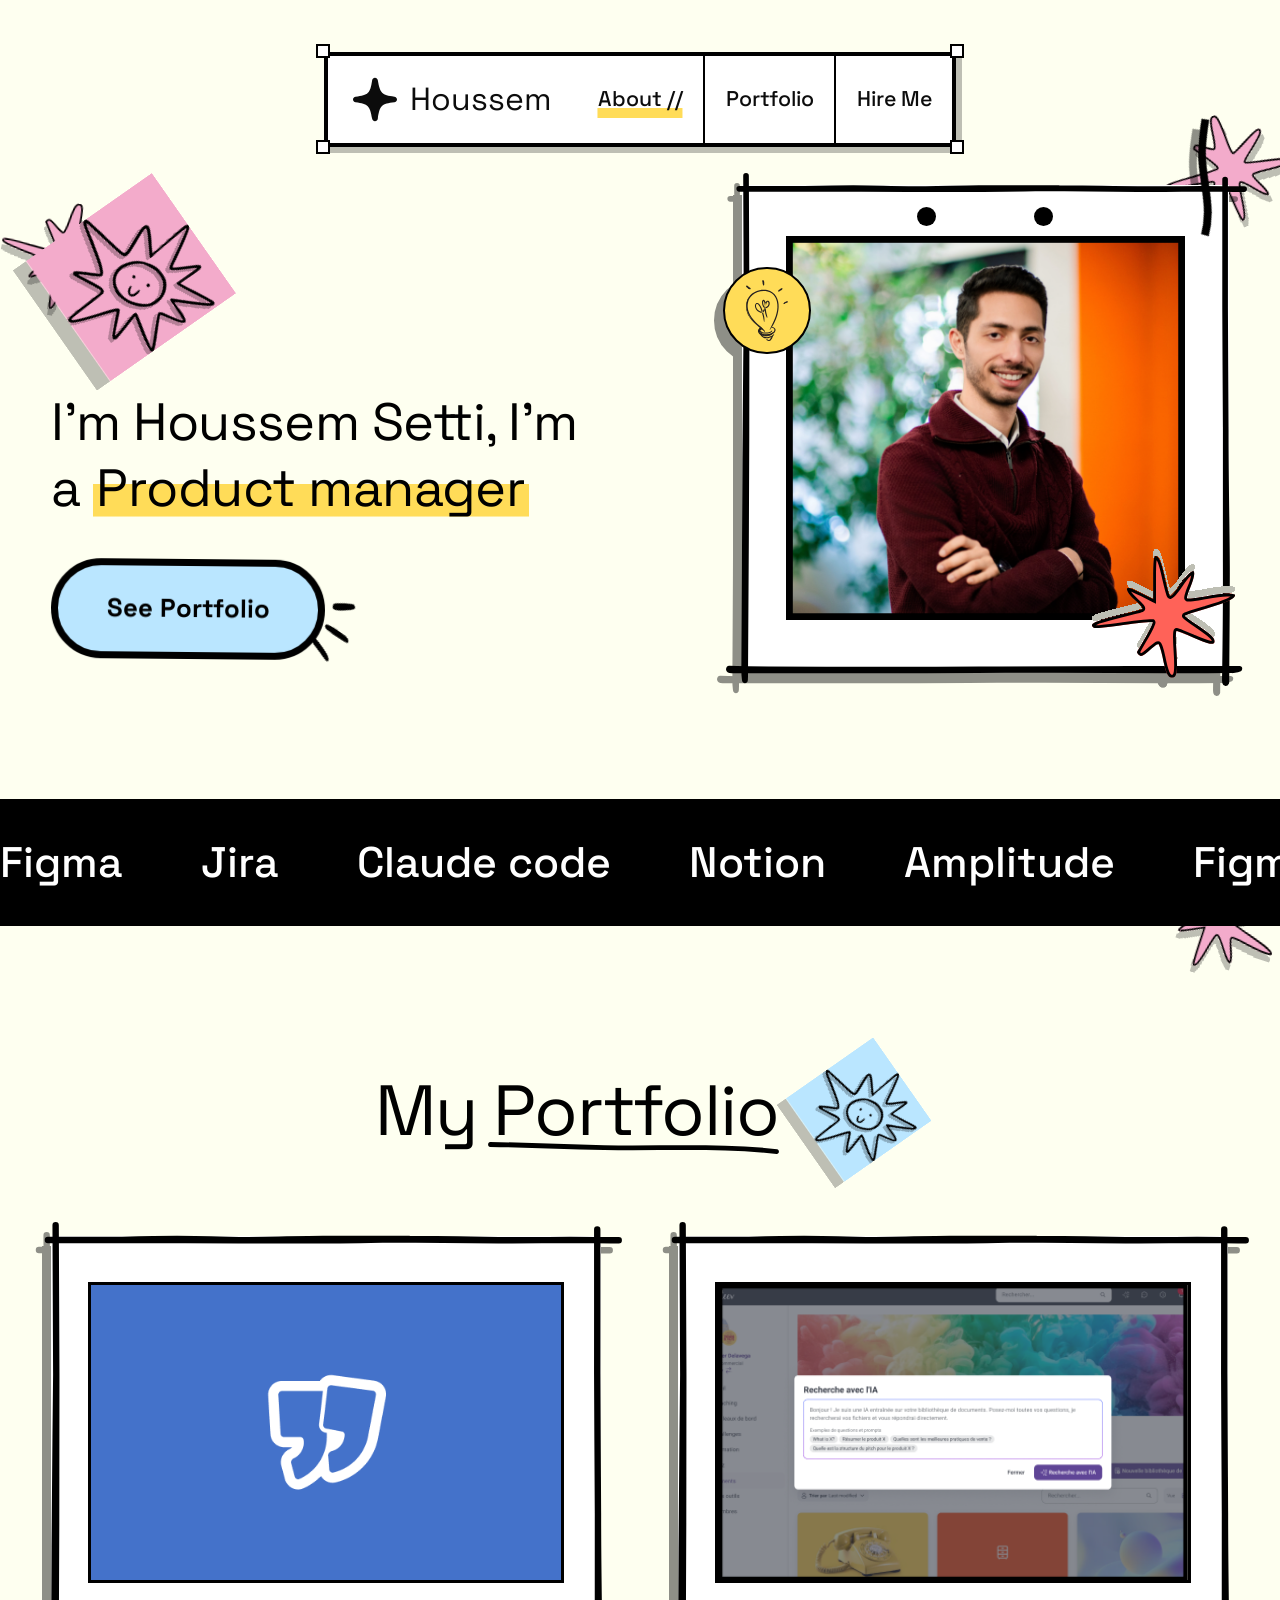
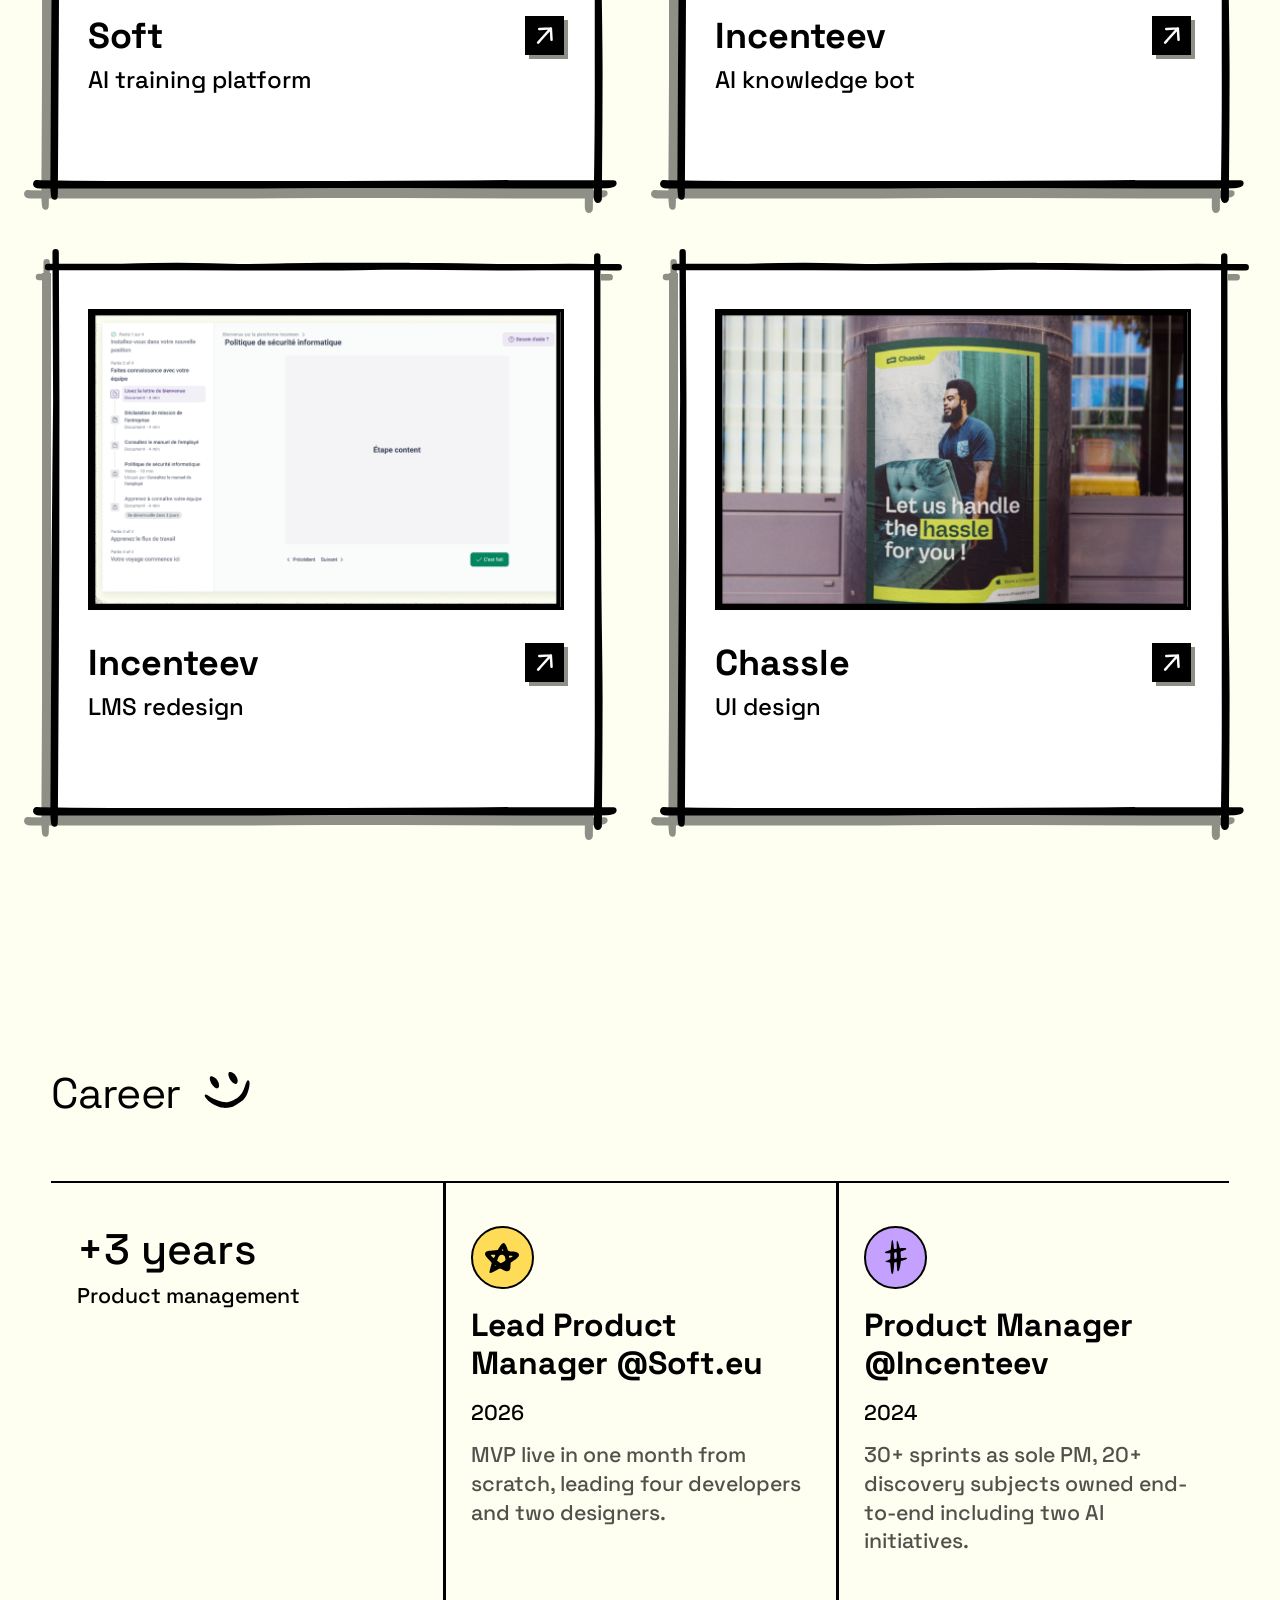
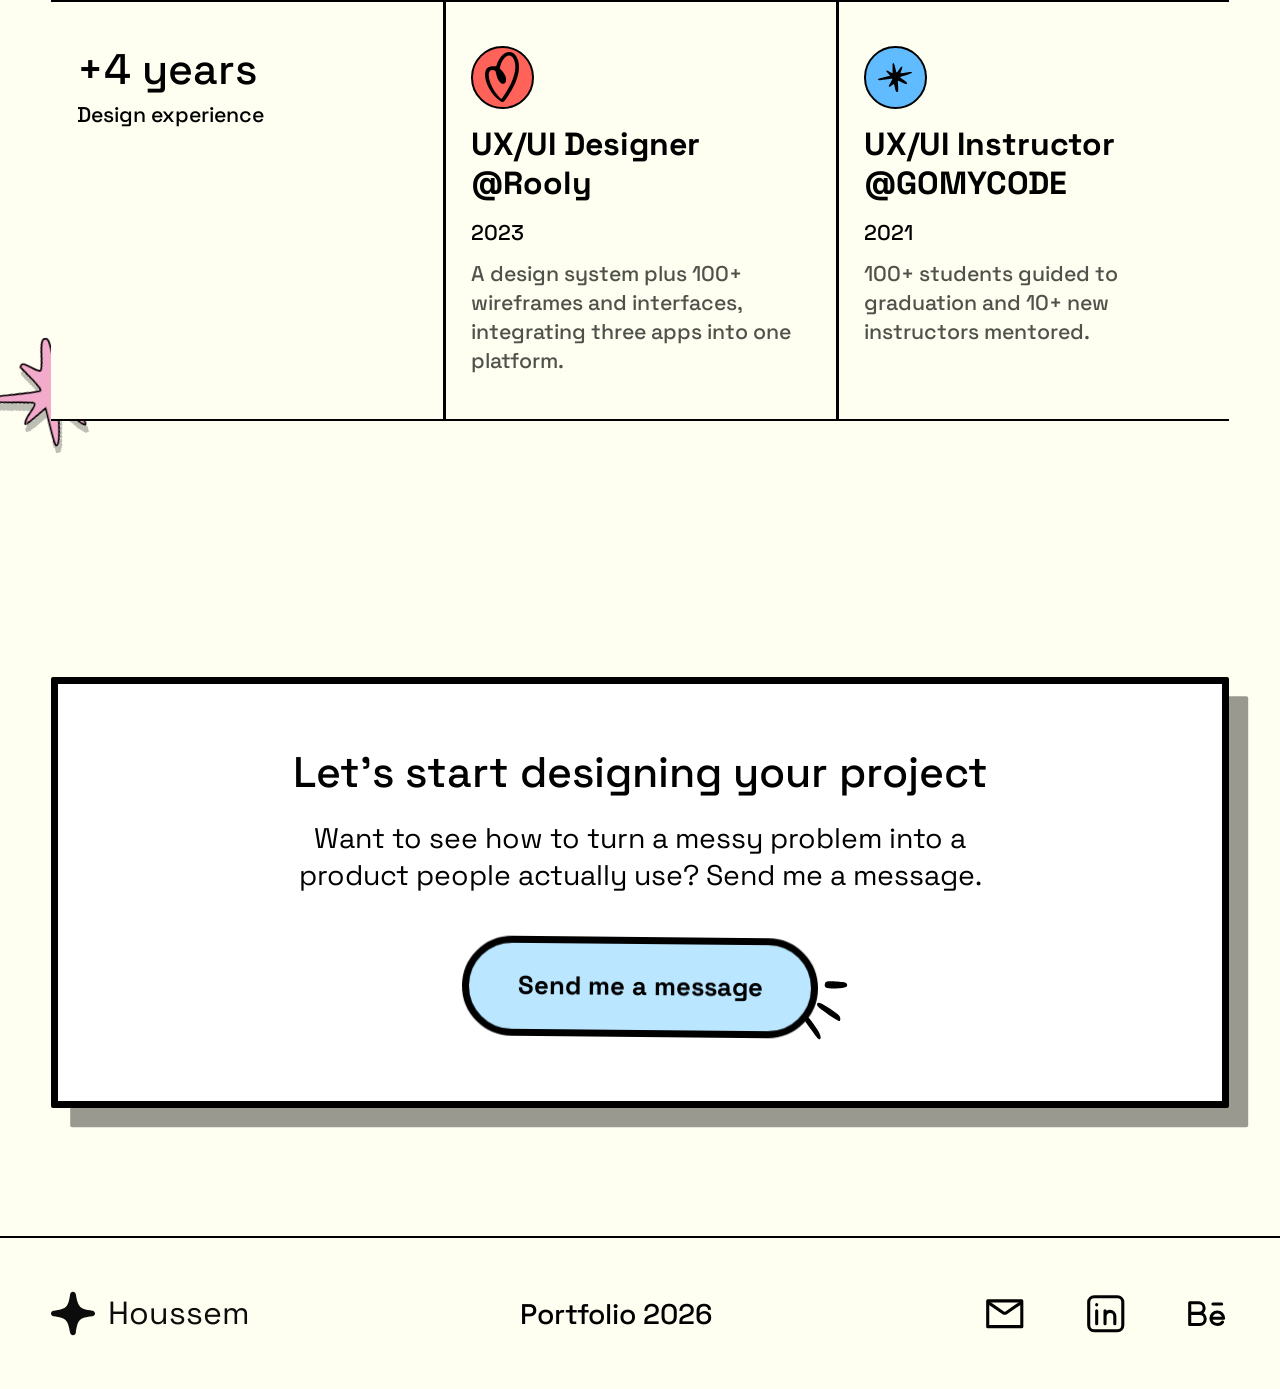
==== index.html @ 91eaba1f "Portfolio site: initial commit Static site generated from content/site.mjs by build.mjs.  Co-Authore" ====
<!doctype html>
<html lang="en">
  <head>
    <meta charset="utf-8" />
    <meta name="viewport" content="width=device-width, initial-scale=1" />
    <title>Houssem Setti — Product Manager &amp; Builder</title>
    <meta name="description" content="Engineer by training, designer by passion, PM by choice. I turn complex problems into products people actually use." />
    <meta name="theme-color" content="#fefff0" />
    <meta property="og:title" content="Houssem Setti — Product Manager &amp; Builder" />
    <meta property="og:description" content="Engineer by training, designer by passion, PM by choice. I turn complex problems into products people actually use." />
    <meta property="og:type" content="website" />
    <link rel="icon" href="assets/svg/logo-sparkle.svg" type="image/svg+xml" />
    <link rel="preconnect" href="https://fonts.googleapis.com" />
    <link rel="preconnect" href="https://fonts.gstatic.com" crossorigin />
    <link
      href="https://fonts.googleapis.com/css2?family=Space+Grotesk:wght@300..700&display=swap"
      rel="stylesheet"
    />
    <link rel="stylesheet" href="assets/styles.css" />
  </head>
  <body>
    <a class="skip" href="#main">Skip to content</a>

    <header class="nav-wrap">
      <nav class="nav" data-open="false">
        <span class="nav__corner nav__corner--tl" aria-hidden="true"></span>
        <span class="nav__corner nav__corner--tr" aria-hidden="true"></span>
        <span class="nav__corner nav__corner--bl" aria-hidden="true"></span>
        <span class="nav__corner nav__corner--br" aria-hidden="true"></span>

        <a class="nav__brand" href="#about">
          <img src="assets/svg/logo-sparkle.svg" alt="" width="49" height="49" />
          Houssem
        </a>

        <button class="nav__toggle" type="button" aria-expanded="false" aria-label="Menu">
          <span></span><span></span><span></span>
        </button>

        <ul class="nav__list">
          <li><a class="nav__link" href="#about"><span>About //</span></a></li>
          <li><a class="nav__link" href="#work"><span>Portfolio</span></a></li>
          <li><a class="nav__link" href="#contact"><span>Hire Me</span></a></li>
          <span class="nav__marker" aria-hidden="true"></span>
        </ul>
      </nav>
    </header>

    <main id="main">

      <section class="section hero shell" id="about">
        <img class="deco deco--a" src="assets/svg/flower-pink.svg" alt="" aria-hidden="true" />
        <img class="deco deco--b" src="assets/svg/flower-pink.svg" alt="" aria-hidden="true" />
        <div class="hero__copy reveal">
          <img class="hero__sticker" src="assets/svg/sticker-sun-pink.svg" alt="" aria-hidden="true" />
          <h1 class="hero__title">I’m Houssem Setti, I’m a <mark>Product manager</mark></h1>
          <p class="cta-group">
            <a class="btn" href="#work">See Portfolio</a>
            <img class="cta-group__spark" src="assets/svg/scribble-button.svg" alt="" aria-hidden="true" />
          </p>
        </div>

        <div class="hero__media reveal">
          <figure class="frame">
            <span class="frame__dot frame__dot--a" aria-hidden="true"></span>
            <span class="frame__dot frame__dot--b" aria-hidden="true"></span>
            <img
              class="frame__img"
              src="assets/img/avatar.png"
              alt="Houssem Setti"
              width="420"
              height="404"
            />
            <img class="sketch" src="assets/svg/frame-border.svg" alt="" aria-hidden="true" />
            <span class="frame__badge" aria-hidden="true">
              <img src="assets/svg/badge-bulb.svg" alt="" />
            </span>
            <img class="frame__arc" src="assets/svg/squiggle-arc.svg" alt="" aria-hidden="true" />
            <img class="frame__star" src="assets/svg/star-red.svg" alt="" aria-hidden="true" />
          </figure>
        </div>
      </section>

      <div class="band" aria-label="Tools I work with">
        <div class="band__track"><div class="band__group"><span>Figma</span><span>Jira</span><span>Claude code</span><span>Notion</span><span>Amplitude</span></div><div class="band__group"><span>Figma</span><span>Jira</span><span>Claude code</span><span>Notion</span><span>Amplitude</span></div></div>
      </div>

      <section class="section shell" id="work">
        <img class="deco deco--d" src="assets/svg/flower-pink.svg" alt="" aria-hidden="true" />
        <div class="head head--center reveal">
          <h2 class="head__title">
            My Portfolio
            <img class="head__underline" src="assets/svg/underline.svg" alt="" aria-hidden="true" />
          </h2>
          <img class="head__sticker" src="assets/svg/sticker-sun-blue.svg" alt="" aria-hidden="true" />
        </div>

        <div class="work__grid">
          <a class="card reveal" href="work/soft-ai-training-platform.html">
            <span class="card__media">
              <img src="assets/img/work-soft-ai-training-platform.png" alt="Soft — AI training platform" loading="lazy" width="464" height="293" />
            </span>
            <span class="card__foot">
              <span class="card__text">
                <strong class="card__name">Soft</strong>
                <span class="card__tagline">AI training platform</span>
              </span>
              <span class="card__arrow" aria-hidden="true">
                <img src="assets/svg/arrow-ne.svg" alt="" />
              </span>
            </span>
            <img class="sketch" src="assets/svg/frame-border.svg" alt="" aria-hidden="true" />
          </a>
          <a class="card reveal" href="work/incenteev-ai-knowledge-bot.html">
            <span class="card__media">
              <img src="assets/img/work-incenteev-ai-knowledge-bot.png" alt="Incenteev — AI knowledge bot" loading="lazy" width="464" height="293" />
            </span>
            <span class="card__foot">
              <span class="card__text">
                <strong class="card__name">Incenteev</strong>
                <span class="card__tagline">AI knowledge bot</span>
              </span>
              <span class="card__arrow" aria-hidden="true">
                <img src="assets/svg/arrow-ne.svg" alt="" />
              </span>
            </span>
            <img class="sketch" src="assets/svg/frame-border.svg" alt="" aria-hidden="true" />
          </a>
          <a class="card reveal" href="work/incenteev-lms-feature.html">
            <span class="card__media">
              <img src="assets/img/work-incenteev-lms-feature.png" alt="Incenteev — LMS redesign" loading="lazy" width="464" height="293" />
            </span>
            <span class="card__foot">
              <span class="card__text">
                <strong class="card__name">Incenteev</strong>
                <span class="card__tagline">LMS redesign</span>
              </span>
              <span class="card__arrow" aria-hidden="true">
                <img src="assets/svg/arrow-ne.svg" alt="" />
              </span>
            </span>
            <img class="sketch" src="assets/svg/frame-border.svg" alt="" aria-hidden="true" />
          </a>
          <a class="card reveal" href="work/chassle-ui-design.html">
            <span class="card__media">
              <img src="assets/img/work-chassle-ui-design.png" alt="Chassle — UI design" loading="lazy" width="464" height="293" />
            </span>
            <span class="card__foot">
              <span class="card__text">
                <strong class="card__name">Chassle</strong>
                <span class="card__tagline">UI design</span>
              </span>
              <span class="card__arrow" aria-hidden="true">
                <img src="assets/svg/arrow-ne.svg" alt="" />
              </span>
            </span>
            <img class="sketch" src="assets/svg/frame-border.svg" alt="" aria-hidden="true" />
          </a>
        </div>
      </section>

      <section class="section shell" id="career">
        <img class="deco deco--c" src="assets/svg/flower-pink.svg" alt="" aria-hidden="true" />
        <div class="head reveal">
          <h2 class="head__title head__title--sm">Career</h2>
          <img class="head__smiley" src="assets/svg/smiley.svg" alt="" aria-hidden="true" />
        </div>

        <div class="career__grid reveal">
          <div class="career__stats">
            <div class="cell">
              <strong class="stat__value">+3 years</strong>
              <span class="stat__label">Product management</span>
            </div>
            <div class="cell">
              <strong class="stat__value">+4 years</strong>
              <span class="stat__label">Design experience</span>
            </div>
          </div>

          <div class="career__roles">
            <article class="cell">
              <span class="role__badge role__badge--yellow" aria-hidden="true">
                <img src="assets/svg/icon-star.svg" alt="" />
              </span>
              <h3 class="role__title">Lead Product Manager @Soft.eu</h3>
              <p class="role__meta">2026</p>
              <p class="role__note">MVP live in one month from scratch, leading four developers and two designers.</p>
            </article>
            <article class="cell">
              <span class="role__badge role__badge--purple" aria-hidden="true">
                <img src="assets/svg/icon-hash.svg" alt="" />
              </span>
              <h3 class="role__title">Product Manager @Incenteev</h3>
              <p class="role__meta">2024</p>
              <p class="role__note">30+ sprints as sole PM, 20+ discovery subjects owned end-to-end including two AI initiatives.</p>
            </article>
            <article class="cell">
              <span class="role__badge role__badge--red" aria-hidden="true">
                <img src="assets/svg/icon-heart.svg" alt="" />
              </span>
              <h3 class="role__title">UX/UI Designer @Rooly</h3>
              <p class="role__meta">2023</p>
              <p class="role__note">A design system plus 100+ wireframes and interfaces, integrating three apps into one platform.</p>
            </article>
            <article class="cell">
              <span class="role__badge role__badge--sky" aria-hidden="true">
                <img src="assets/svg/icon-burst.svg" alt="" />
              </span>
              <h3 class="role__title">UX/UI Instructor @GOMYCODE</h3>
              <p class="role__meta">2021</p>
              <p class="role__note">100+ students guided to graduation and 10+ new instructors mentored.</p>
            </article>
          </div>
        </div>
      </section>

      <section class="section shell contact" id="contact">
        <div class="contact__box reveal">
          <h2 class="contact__title">Let’s start designing your project</h2>
          <p class="contact__body">Want to see how to turn a messy problem into a product people actually use? Send me a message.</p>
          <p class="cta-group">
            <a class="btn" href="mailto:houssemsetties@gmail.com">Send me a message</a>
            <img class="cta-group__spark" src="assets/svg/scribble-button.svg" alt="" aria-hidden="true" />
          </p>
        </div>
      </section>
    </main>

    <footer class="footer">
      <div class="shell footer__row">
        <a class="nav__brand" href="#about" style="padding:0">
          <img src="assets/svg/logo-sparkle.svg" alt="" width="49" height="49" />
          Houssem
        </a>
        <p class="footer__line">Portfolio 2026</p>
        <div class="footer__social">
          <a class="social" href="mailto:houssemsetties@gmail.com">
            <span class="visually-hidden">Email</span>
            <svg viewBox="0 0 24 24" fill="none" stroke="currentColor" stroke-width="1.7" stroke-linecap="round" stroke-linejoin="round" aria-hidden="true"><path d="M2.6 4.9h18.8v14.2H2.6z" /><path d="m3.2 6 7.9 5.4a1.6 1.6 0 0 0 1.8 0L20.8 6" /></svg>
          </a>
          <a class="social" href="https://www.linkedin.com/in/houssem-setti/" target="_blank" rel="noreferrer noopener">
            <span class="visually-hidden">LinkedIn</span>
            <svg viewBox="0 0 24 24" fill="none" stroke="currentColor" stroke-width="1.7" stroke-linecap="round" stroke-linejoin="round" aria-hidden="true"><rect x="2.6" y="2.6" width="18.8" height="18.8" rx="3" /><path d="M7 10.4v7.1M7 6.9v.2M11.6 17.5v-4.1a2.7 2.7 0 0 1 5.4 0v4.1M11.6 10.4v7.1" /></svg>
          </a>
          <a class="social" href="https://www.behance.net/houssemsetti" target="_blank" rel="noreferrer noopener">
            <span class="visually-hidden">Behance</span>
            <svg viewBox="0 0 24 24" fill="none" stroke="currentColor" stroke-width="1.7" stroke-linecap="round" stroke-linejoin="round" aria-hidden="true"><path d="M2.6 5.9h5a2.9 2.9 0 0 1 0 5.9h-5zM2.6 11.8h5.5a3 3 0 0 1 0 6.1H2.6zM14.3 14.5h7a3.5 3.5 0 1 0-7 0c0 2 1.4 3.4 3.5 3.4 1.3 0 2.3-.4 2.9-1.3M15.4 6.6h4.8" /></svg>
          </a>
        </div>
      </div>
    </footer>

    <script src="assets/main.js" defer></script>
  </body>
</html>
---- assets/styles.css ----
/* ==========================================================================
   Houssem Setti — portfolio v2
   Design system lifted from the Figma "Portfolio design V2" frame.
   Tokens live at the top; everything below only consumes them.
   ========================================================================== */

/* --- Tokens --------------------------------------------------------------- */

:root {
  /* Surface */
  --paper: #fefff0;
  --card: #ffffff;
  --ink: #000000;
  --ink-soft: #0c0c0c;

  /* Accents, straight from the Figma badges */
  --yellow: #ffdc58;
  --blue: #bae6ff;
  --purple: #c5a1ff;
  --red: #ff6258;
  --sky: #61bcff;

  /* Hard shadows */
  --shadow-ink: rgba(0, 0, 0, 0.44);
  --shadow-soft: rgba(0, 0, 0, 0.25);
  --shadow-grey: #8e8f87;

  /* Stroke weights. Everything is hand-drawn-thick and scales with the page. */
  --bw: clamp(2px, 0.35vw, 5px);
  --bw-thick: clamp(3px, 0.56vw, 8px);
  --bw-hair: clamp(2px, 0.21vw, 3px);
  --bw-img: clamp(2px, 0.3vw, 4px);

  /* Type */
  --font: "Space Grotesk", "Inter", ui-sans-serif, system-ui, -apple-system, sans-serif;
  --t-h1: clamp(1.875rem, 4.1vw, 3.6875rem);
  --t-h2: clamp(2.125rem, 5.55vw, 5rem);
  --t-h3: clamp(1.625rem, 3.34vw, 3rem);
  --t-title: clamp(1.375rem, 2.5vw, 2.25rem);
  --t-body: clamp(1rem, 1.67vw, 1.5rem);
  --t-lead: clamp(1rem, 2.22vw, 2rem);
  --t-nav: clamp(1.0625rem, 1.67vw, 1.5rem);
  --t-brand: clamp(1.375rem, 2.5vw, 2.25rem);

  /* Rhythm */
  --page: 1240px;
  --gutter: clamp(1.25rem, 4vw, 3.5rem);
  --section-gap: clamp(4.5rem, 10vw, 9.5rem);

  /* Motion — borrowed from the iOS kit.
     `ease-ios` is the standard iOS transition curve; `ease-spring` overshoots
     the way a UIKit spring does when you let go of a control. */
  --ease-ios: cubic-bezier(0.32, 0.72, 0, 1);
  --ease-spring: cubic-bezier(0.34, 1.56, 0.64, 1);
  --dur-fast: 180ms;
  --dur: 320ms;
  --dur-slow: 560ms;
}

/* --- Reset ---------------------------------------------------------------- */

*,
*::before,
*::after { box-sizing: border-box; }

html {
  -webkit-text-size-adjust: 100%;
  /* JS drives the smooth scroll so it can use the iOS easing curve, but this
     keeps keyboard / no-JS navigation pleasant too. */
  scroll-behavior: smooth;
  scroll-padding-top: clamp(6rem, 12vw, 10rem);
}

body {
  margin: 0;
  background: var(--paper);
  color: var(--ink);
  font-family: var(--font);
  font-size: var(--t-body);
  line-height: 1.35;
  -webkit-font-smoothing: antialiased;
  overflow-x: hidden;
}

img, svg { display: block; max-width: 100%; }
a { color: inherit; }
h1, h2, h3, p, ul, figure, blockquote { margin: 0; }
ul { padding: 0; list-style: none; }
button { font: inherit; color: inherit; background: none; border: 0; }

::selection { background: var(--yellow); color: var(--ink); }

:focus-visible {
  outline: var(--bw-hair) solid var(--ink);
  outline-offset: 4px;
  border-radius: 2px;
}

.skip {
  position: absolute;
  left: -9999px;
  top: 0;
  z-index: 100;
  padding: 0.75rem 1.25rem;
  background: var(--yellow);
  border: var(--bw-hair) solid var(--ink);
  font-weight: 700;
}
.skip:focus { left: 1rem; top: 1rem; }

.visually-hidden {
  position: absolute;
  width: 1px; height: 1px;
  margin: -1px; padding: 0;
  overflow: hidden;
  clip-path: inset(50%);
  white-space: nowrap;
}

/* --- Layout --------------------------------------------------------------- */

.shell {
  width: min(100% - (var(--gutter) * 2), var(--page));
  margin-inline: auto;
}

.section { padding-block: var(--section-gap); position: relative; }

/* --- Shared: hand-drawn frame -------------------------------------------- */

/* The sketchy black outline is an SVG that deliberately overhangs the box it
   wraps, exactly as it does in the Figma file. */
.sketch {
  position: absolute;
  left: -3.32%;
  top: -2.54%;
  width: 107.04%;
  height: 105.47%;
  max-width: none; /* the overhang needs more than the global 100% cap */
  pointer-events: none;
}

/* --- Shared: pill button -------------------------------------------------- */

.btn {
  --btn-bg: var(--blue);
  display: inline-flex;
  align-items: center;
  justify-content: center;
  padding: clamp(0.85rem, 2vw, 1.875rem) clamp(1.75rem, 3.8vw, 3.4375rem);
  background: var(--btn-bg);
  border: var(--bw-thick) solid var(--ink);
  border-radius: 92px;
  font-size: clamp(1rem, 2.01vw, 1.8125rem);
  font-weight: 700;
  text-decoration: none;
  white-space: nowrap;
  rotate: 0.54deg;
  transition:
    transform var(--dur) var(--ease-spring),
    background-color var(--dur-fast) var(--ease-ios);
  will-change: transform;
}

@media (hover: hover) {
  .btn:hover { transform: translateY(-3px) scale(1.02); background: #a9def9; }
}

/* iOS press: the control shrinks under the finger and springs back. */
.btn.is-pressed { transform: scale(0.94); transition-duration: var(--dur-fast); }

.cta-group {
  position: relative;
  display: inline-flex;
  align-items: flex-end;
}

/* The three scribbled "tap" marks that sit next to the button in the design. */
.cta-group__spark {
  position: absolute;
  left: 100%;
  bottom: clamp(-0.6rem, -1.2vw, -0.4rem);
  width: clamp(1.25rem, 2.7vw, 2.4rem);
  margin-left: clamp(-0.6rem, -0.7vw, -0.45rem);
  rotate: 32.89deg;
  transition: transform var(--dur) var(--ease-spring), opacity var(--dur) var(--ease-ios);
}
.cta-group:hover .cta-group__spark { transform: translate(4px, -4px) scale(1.12); }

/* --- Nav ------------------------------------------------------------------ */

.nav-wrap {
  position: sticky;
  top: clamp(0.75rem, 2vw, 1.75rem);
  z-index: 50;
  display: flex;
  justify-content: center;
  padding-inline: var(--gutter);
  padding-top: clamp(0.75rem, 2vw, 1.75rem);
  pointer-events: none;
}

.nav {
  position: relative;
  display: flex;
  align-items: stretch;
  background: var(--card);
  border: var(--bw) solid var(--ink);
  box-shadow: 6px 6px 0 var(--shadow-soft);
  pointer-events: auto;
  transition: box-shadow var(--dur) var(--ease-ios), transform var(--dur) var(--ease-ios);
}

/* The four little outlined squares pinned to the nav corners. */
.nav__corner {
  position: absolute;
  width: 14px;
  height: 14px;
  background: var(--card);
  border: var(--bw-hair) solid var(--ink);
}
.nav__corner--tl { left: calc(var(--bw) * -1 - 7px); top: calc(var(--bw) * -1 - 7px); }
.nav__corner--tr { right: calc(var(--bw) * -1 - 7px); top: calc(var(--bw) * -1 - 7px); }
.nav__corner--bl { left: calc(var(--bw) * -1 - 7px); bottom: calc(var(--bw) * -1 - 7px); }
.nav__corner--br { right: calc(var(--bw) * -1 - 7px); bottom: calc(var(--bw) * -1 - 7px); }

.nav__brand {
  display: flex;
  align-items: center;
  gap: clamp(0.5rem, 1vw, 0.9375rem);
  padding: clamp(0.7rem, 1.5vw, 1.375rem) clamp(1rem, 2vw, 1.75rem);
  font-size: var(--t-brand);
  color: var(--ink-soft);
  text-decoration: none;
  transition: transform var(--dur) var(--ease-spring);
}
.nav__brand img {
  width: clamp(1.5rem, 3.4vw, 3.0625rem);
  transition: transform var(--dur-slow) var(--ease-spring);
}
@media (hover: hover) {
  .nav__brand:hover img { transform: rotate(90deg) scale(1.1); }
}
.nav__brand.is-pressed { transform: scale(0.95); }

.nav__list {
  position: relative;
  display: flex;
  align-items: stretch;
}

.nav__list li { display: flex; }
.nav__list li + li,
.nav__brand + .nav__list { border-left: var(--bw-hair) solid var(--ink); }

.nav__link {
  position: relative;
  display: flex;
  align-items: center;
  padding: clamp(0.7rem, 1.5vw, 1.375rem) clamp(0.8rem, 1.6vw, 1.5rem);
  font-size: var(--t-nav);
  font-weight: 500;
  color: var(--ink-soft);
  text-decoration: none;
  white-space: nowrap;
  transition: transform var(--dur) var(--ease-spring);
}
.nav__link span { position: relative; z-index: 1; }
.nav__link.is-pressed { transform: scale(0.92); }

/* The yellow marker behind the current section's label. It slides between
   items like an iOS segmented control rather than cutting. */
.nav__marker {
  position: absolute;
  left: 0;
  bottom: clamp(0.9rem, 2vw, 1.55rem);
  height: 10px;
  background: var(--yellow);
  transform: translateX(var(--marker-x, 0)) scaleX(var(--marker-sx, 0));
  transform-origin: left center;
  width: 1px;
  opacity: 0;
  transition:
    transform var(--dur-slow) var(--ease-ios),
    opacity var(--dur) var(--ease-ios);
  pointer-events: none;
}
.nav__marker.is-on { opacity: 1; }

.nav__toggle {
  display: none;
  align-items: center;
  padding: clamp(0.7rem, 1.5vw, 1.375rem) clamp(0.9rem, 2vw, 1.25rem);
  border-left: var(--bw-hair) solid var(--ink);
  cursor: pointer;
  transition: transform var(--dur) var(--ease-spring);
}
.nav__toggle.is-pressed { transform: scale(0.9); }
.nav__toggle span {
  display: block;
  width: 26px;
  height: 3px;
  background: var(--ink);
  transition: transform var(--dur) var(--ease-spring), opacity var(--dur-fast) linear;
}
.nav__toggle span + span { margin-top: 6px; }
.nav[data-open="true"] .nav__toggle span:nth-child(1) { transform: translateY(9px) rotate(45deg); }
.nav[data-open="true"] .nav__toggle span:nth-child(2) { opacity: 0; }
.nav[data-open="true"] .nav__toggle span:nth-child(3) { transform: translateY(-9px) rotate(-45deg); }

@media (max-width: 800px) {
  .nav { width: 100%; justify-content: space-between; }
  .nav__toggle { display: flex; flex-direction: column; justify-content: center; }
  .nav__list {
    position: absolute;
    top: calc(100% + var(--bw));
    left: calc(var(--bw) * -1);
    right: calc(var(--bw) * -1);
    flex-direction: column;
    align-items: stretch;
    background: var(--card);
    border: var(--bw) solid var(--ink);
    box-shadow: 6px 6px 0 var(--shadow-soft);
    /* Springs open from the top edge, the way an iOS sheet does. */
    transform-origin: top center;
    transform: scaleY(0.6) translateY(-8px);
    opacity: 0;
    visibility: hidden;
    transition:
      transform var(--dur) var(--ease-spring),
      opacity var(--dur-fast) var(--ease-ios),
      visibility 0s linear var(--dur);
  }
  .nav[data-open="true"] .nav__list {
    transform: none;
    opacity: 1;
    visibility: visible;
    transition-delay: 0s;
  }
  .nav__list li + li { border-left: 0; border-top: var(--bw-hair) solid var(--ink); }
  .nav__brand + .nav__list { border-left: 0; }
  .nav__link { justify-content: flex-start; padding: 1rem 1.25rem; }
  .nav__marker { display: none; }
}

/* --- Hero ----------------------------------------------------------------- */

.hero {
  display: grid;
  grid-template-columns: minmax(0, 1.21fr) minmax(0, 1fr);
  align-items: center;
  gap: clamp(2rem, 8vw, 7.5rem);
  padding-top: clamp(2rem, 5vw, 4rem);
  padding-bottom: var(--section-gap);
}

.hero__sticker {
  width: clamp(5rem, 11.5vw, 10.25rem);
  rotate: 55deg;
  margin-bottom: clamp(0.5rem, 1.7vw, 1.5rem);
  transform-origin: center;
}

.hero__title {
  font-size: var(--t-h1);
  font-weight: 400;
  line-height: 1.26;
  letter-spacing: -0.01em;
  max-width: 10.5em;
  margin-bottom: clamp(1.25rem, 3vw, 2.4rem);
}

/* The yellow marker bar sits behind the words, not around them. */
.hero__title mark {
  background: linear-gradient(var(--yellow), var(--yellow)) 0 88% / 100% 0.62em no-repeat;
  color: inherit;
  padding-inline: 0.06em;
  box-decoration-break: clone;
  -webkit-box-decoration-break: clone;
}

/* --- Hero: the framed photo ---------------------------------------------- */

.frame {
  position: relative;
  width: 100%;
  max-width: 512px;
  margin-inline: auto;
  aspect-ratio: 1;
  background: var(--card);
  filter: drop-shadow(-9px 10px 0 var(--shadow-ink));
  transition: transform var(--dur-slow) var(--ease-spring);
}

.frame__img {
  position: absolute;
  left: 8.98%;
  top: 10.55%;
  width: 82.03%;
  height: 78.91%;
  object-fit: cover;
  border: var(--bw-img) solid var(--ink);
}

.frame__dot {
  position: absolute;
  top: 4.52%;
  width: 3.9%;
  aspect-ratio: 1;
  background: var(--ink);
  border-radius: 50%;
}
.frame__dot--a { left: 35.94%; }
.frame__dot--b { left: 59.96%; }

.frame__badge {
  position: absolute;
  left: -3.9%;
  top: 16.8%;
  width: 17.97%;
  aspect-ratio: 1;
  display: grid;
  place-items: center;
  background: var(--yellow);
  border: var(--bw-hair) solid var(--ink);
  border-radius: 50%;
  animation: bob 5s var(--ease-ios) infinite;
}
.frame__badge img { width: 51%; }

.frame__arc {
  position: absolute;
  left: 85.35%;
  top: -9.57%;
  width: 19.58%;
  rotate: -51.98deg;
}

.frame__star {
  position: absolute;
  left: 71.88%;
  top: 74.83%;
  width: 29.49%;
  transform: scaleX(-1) rotate(180deg);
  animation: bob 7s var(--ease-ios) infinite reverse;
}

@keyframes bob {
  0%, 100% { translate: 0 0; }
  50% { translate: 0 -8px; }
}

@media (max-width: 860px) {
  .hero {
    grid-template-columns: minmax(0, 1fr);
    gap: clamp(2.5rem, 8vw, 4rem);
  }
  .frame { max-width: 320px; }
  .hero__title { max-width: none; }
}

/* --- Tool band ------------------------------------------------------------ */

.band {
  background: var(--ink);
  color: var(--card);
  padding-block: clamp(1rem, 2.7vw, 2.4375rem);
  overflow: hidden;
}

.band__track {
  display: flex;
  width: max-content;
  animation: drift 28s linear infinite;
}
.band:hover .band__track { animation-play-state: paused; }

.band__group {
  display: flex;
  gap: clamp(2rem, 6.1vw, 5.5rem);
  padding-right: clamp(2rem, 6.1vw, 5.5rem);
  font-size: var(--t-h3);
  font-weight: 500;
  white-space: nowrap;
}

@keyframes drift {
  from { transform: translateX(0); }
  to { transform: translateX(-50%); }
}

/* --- Section headings ----------------------------------------------------- */

.head {
  position: relative;
  display: flex;
  align-items: center;
  gap: clamp(0.6rem, 2vw, 1.5rem);
  margin-bottom: clamp(2rem, 5vw, 4.25rem);
}

.head--center { justify-content: center; }

.head__title {
  position: relative;
  font-size: var(--t-h2);
  font-weight: 400;
  line-height: 1.1;
  letter-spacing: -0.015em;
}

.head__title--sm { font-size: var(--t-h3); }

/* The hand-drawn underline that runs under the second word. */
.head__underline {
  display: block;
  width: 72%;
  margin-left: auto;
  margin-top: -0.12em;
}

.head__sticker {
  width: clamp(3.25rem, 8vw, 7.1rem);
  rotate: 55deg;
  flex: none;
  align-self: flex-start;
}

.head__smiley {
  width: clamp(2rem, 4vw, 3.5rem);
  flex: none;
}

/* --- Project grid --------------------------------------------------------- */

.work__grid {
  display: grid;
  grid-template-columns: repeat(2, minmax(0, 1fr));
  gap: clamp(2.5rem, 6vw, 5.4rem);
}

.card {
  container-type: inline-size;
  position: relative;
  display: block;
  aspect-ratio: 1;
  background: var(--card);
  text-decoration: none;
  filter: drop-shadow(-9px 10px 0 var(--shadow-ink));
  transition:
    transform var(--dur-slow) var(--ease-spring),
    filter var(--dur) var(--ease-ios);
  will-change: transform;
}

@media (hover: hover) {
  .card:hover {
    transform: translate(4px, -6px);
    filter: drop-shadow(-14px 16px 0 var(--shadow-ink));
  }
}

.card.is-pressed {
  transform: scale(0.972);
  filter: drop-shadow(-4px 5px 0 var(--shadow-ink));
  transition-duration: var(--dur-fast);
}

.card__media {
  position: absolute;
  left: 6.64%;
  top: 8.4%;
  width: 86.52%;
  height: 54.69%;
  overflow: hidden;
  border: var(--bw-img) solid var(--ink);
}
.card__media img {
  width: 100%;
  height: 100%;
  object-fit: cover;
  transition: transform var(--dur-slow) var(--ease-ios);
}
@media (hover: hover) {
  .card:hover .card__media img { transform: scale(1.04); }
}

.card__foot {
  position: absolute;
  left: 6.72%;
  right: 6.72%;
  top: 69.03%;
  display: flex;
  align-items: flex-start;
  justify-content: space-between;
  gap: 1rem;
  color: var(--ink);
}

.card__name {
  display: block;
  font-size: clamp(1.25rem, 6.72cqi, 2.25rem);
  font-weight: 700;
  line-height: 1.15;
}

.card__tagline {
  display: block;
  margin-top: 0.34em;
  font-size: clamp(0.875rem, 4.48cqi, 1.5rem);
  font-weight: 500;
  line-height: 1.25;
}

.card__arrow {
  flex: none;
  display: grid;
  place-items: center;
  width: 7.09cqi;
  min-width: 26px;
  aspect-ratio: 1;
  background: var(--ink);
  box-shadow: 4px 4px 0 var(--shadow-grey);
  transition:
    transform var(--dur) var(--ease-spring),
    box-shadow var(--dur) var(--ease-ios);
}
.card__arrow img { width: 64%; }
@media (hover: hover) {
  .card:hover .card__arrow {
    transform: translate(-2px, -2px);
    box-shadow: 7px 7px 0 var(--shadow-grey);
  }
}
.card.is-pressed .card__arrow { transform: none; box-shadow: 2px 2px 0 var(--shadow-grey); }

/* A project whose write-up is still a placeholder. */
.card__flag {
  position: absolute;
  left: 6.72%;
  top: 8.4%;
  z-index: 2;
  padding: 0.35em 0.7em;
  background: var(--yellow);
  border: var(--bw-hair) solid var(--ink);
  font-size: clamp(0.6875rem, 2.8cqi, 0.9375rem);
  font-weight: 700;
  letter-spacing: 0.04em;
  text-transform: uppercase;
  rotate: -3deg;
}

@media (max-width: 760px) {
  .work__grid { grid-template-columns: minmax(0, 1fr); }
}

/* --- Career --------------------------------------------------------------- */

/* The 3px rules are the grid's own gaps showing through a black backdrop —
   that keeps every line exactly one weight, with no doubling at the joins. */
.career__grid {
  display: grid;
  grid-template-columns: minmax(0, 1fr) minmax(0, 2fr);
  gap: var(--bw-hair);
  background: var(--ink);
  border-top: var(--bw-hair) solid var(--ink);
  border-bottom: var(--bw-hair) solid var(--ink);
}

.career__stats,
.career__roles {
  display: grid;
  gap: var(--bw-hair);
  background: var(--ink);
}
.career__roles { grid-template-columns: repeat(2, minmax(0, 1fr)); }

.cell {
  background: var(--paper);
  padding: clamp(1.5rem, 3.4vw, 3.75rem) clamp(1.25rem, 2vw, 1.625rem);
}

.stat__value {
  display: block;
  font-size: var(--t-h3);
  font-weight: 500;
  line-height: 1.1;
}
.stat__label {
  display: block;
  margin-top: 0.4em;
  font-size: var(--t-body);
  font-weight: 500;
}

.role__badge {
  display: grid;
  place-items: center;
  width: clamp(3rem, 4.9vw, 4.375rem);
  aspect-ratio: 1;
  border: var(--bw-hair) solid var(--ink);
  border-radius: 50%;
  margin-bottom: clamp(0.85rem, 1.3vw, 1.1875rem);
  transition: transform var(--dur-slow) var(--ease-spring);
}
.role__badge img { width: 58%; }
.cell:hover .role__badge { transform: rotate(-12deg) scale(1.08); }

.role__badge--yellow { background: var(--yellow); }
.role__badge--purple { background: var(--purple); }
.role__badge--red { background: var(--red); }
.role__badge--sky { background: var(--sky); }

.role__title {
  font-size: var(--t-title);
  font-weight: 700;
  line-height: 1.2;
}
.role__meta {
  margin-top: clamp(0.5rem, 1.3vw, 1.1875rem);
  font-size: var(--t-body);
  font-weight: 500;
}
.role__note {
  margin-top: 0.6em;
  font-size: var(--t-body);
  font-weight: 500;
  opacity: 0.68;
}

@media (max-width: 860px) {
  .career__grid { grid-template-columns: minmax(0, 1fr); }
  .career__roles { grid-template-columns: minmax(0, 1fr); }
}

/* --- Contact -------------------------------------------------------------- */

.contact__box {
  position: relative;
  background: var(--card);
  border: var(--bw-thick) solid var(--ink);
  border-radius: 2px;
  box-shadow: clamp(8px, 1.5vw, 21px) clamp(8px, 1.5vw, 21px) 0 rgba(0, 0, 0, 0.4);
  padding: clamp(2.25rem, 5vw, 4.4rem) clamp(1.5rem, 5vw, 5rem);
  text-align: center;
  transition: box-shadow var(--dur-slow) var(--ease-ios);
}

.contact__title {
  font-size: var(--t-h3);
  font-weight: 500;
  line-height: 1.15;
}

.contact__body {
  max-width: 42ch;
  margin: clamp(0.9rem, 2vw, 1.4rem) auto 0;
  font-size: var(--t-lead);
  line-height: 1.3;
}

.contact .cta-group { margin-top: clamp(1.5rem, 3.4vw, 3.2rem); }

/* --- Footer --------------------------------------------------------------- */

.footer {
  border-top: var(--bw-hair) solid var(--ink);
  padding-block: clamp(1.75rem, 4vw, 3.4rem);
}

.footer__row {
  display: flex;
  align-items: center;
  justify-content: space-between;
  gap: clamp(1rem, 4vw, 3rem);
  flex-wrap: wrap;
}

.footer__line { font-size: var(--t-lead); font-weight: 500; }

.footer__social {
  display: flex;
  align-items: center;
  gap: clamp(1rem, 4.5vw, 4.5rem);
}

.social {
  display: grid;
  place-items: center;
  width: clamp(2rem, 3.4vw, 3rem);
  aspect-ratio: 1;
  transition: transform var(--dur) var(--ease-spring);
}
.social svg { width: 100%; height: 100%; }
@media (hover: hover) {
  .social:hover { transform: translateY(-4px) rotate(-8deg); }
}
.social.is-pressed { transform: scale(0.85); }

@media (max-width: 640px) {
  .footer__row { justify-content: center; text-align: center; }
}

/* --- Scattered decorations ------------------------------------------------ */

.deco {
  position: absolute;
  z-index: -1;
  width: clamp(4rem, 10vw, 9.4rem);
  pointer-events: none;
  user-select: none;
}
.deco--a { left: -4vw; top: 12%; rotate: 8deg; }
.deco--b { right: -5vw; top: -1%; rotate: -24deg; }
.deco--c { left: -5vw; bottom: 8%; rotate: -14deg; }
.deco--d { right: -4vw; top: -4%; rotate: 18deg; }

@media (max-width: 1100px) {
  .deco { display: none; }
}

/* --- Case-study pages ----------------------------------------------------- */

.work-page { padding-top: clamp(2rem, 5vw, 4rem); }

.back {
  display: inline-flex;
  align-items: center;
  gap: 0.6em;
  font-size: var(--t-body);
  font-weight: 500;
  text-decoration: none;
  transition: transform var(--dur) var(--ease-spring);
}
.back::before { content: "←"; }
@media (hover: hover) { .back:hover { transform: translateX(-5px); } }
.back.is-pressed { transform: scale(0.94); }

.work-hero { margin-top: clamp(1.5rem, 4vw, 3rem); }

.work-hero__eyebrow {
  font-size: var(--t-body);
  font-weight: 500;
  opacity: 0.66;
}

.work-hero__title {
  margin-top: 0.3em;
  font-size: var(--t-h1);
  font-weight: 400;
  line-height: 1.16;
  letter-spacing: -0.015em;
  max-width: 20ch;
}
.work-hero__title mark {
  background: linear-gradient(var(--yellow), var(--yellow)) 0 88% / 100% 0.62em no-repeat;
  color: inherit;
  box-decoration-break: clone;
  -webkit-box-decoration-break: clone;
}

.work-hero__summary {
  max-width: 46ch;
  margin-top: clamp(1rem, 2.5vw, 1.75rem);
  font-size: var(--t-lead);
  line-height: 1.32;
}

/* The hand-drawn frame is cut for a square; a wide shot gets the plain
   heavy border and the same offset shadow instead. */
.work-shot {
  position: relative;
  margin-top: clamp(2rem, 5vw, 4rem);
  padding: clamp(1rem, 3vw, 2.75rem);
  background: var(--card);
  border: var(--bw) solid var(--ink);
  box-shadow: clamp(8px, 1.2vw, 16px) clamp(8px, 1.2vw, 16px) 0 var(--shadow-ink);
}
.work-shot img {
  height: auto; /* the height attribute would otherwise beat aspect-ratio */
  width: 100%;
  aspect-ratio: 464 / 293;
  object-fit: cover;
  border: var(--bw-img) solid var(--ink);
}

.work-stats {
  display: grid;
  grid-template-columns: repeat(3, minmax(0, 1fr));
  gap: var(--bw-hair);
  background: var(--ink);
  border-top: var(--bw-hair) solid var(--ink);
  border-bottom: var(--bw-hair) solid var(--ink);
  margin-top: clamp(2.5rem, 6vw, 5rem);
}

.work-body {
  display: grid;
  gap: clamp(2.25rem, 5vw, 4rem);
  margin-top: clamp(2.5rem, 6vw, 5rem);
}

.work-section__heading {
  font-size: var(--t-title);
  font-weight: 700;
  margin-bottom: clamp(0.75rem, 1.6vw, 1.25rem);
}

.work-section p + p { margin-top: 0.8em; }
.work-section p,
.work-section li { max-width: 62ch; line-height: 1.45; }

.work-section ul { display: grid; gap: 0.7em; }
.work-section li { position: relative; padding-left: 1.6em; }
.work-section li::before {
  content: "→";
  position: absolute;
  left: 0;
  opacity: 0.55;
}

.work-section .chips {
  display: flex;
  flex-wrap: wrap;
  gap: clamp(0.5rem, 1vw, 0.75rem);
}
.work-section .chip::before { content: none; }
.work-section .chip {
  padding: 0.45em 0.9em;
  background: var(--card);
  border: var(--bw-hair) solid var(--ink);
  font-size: clamp(0.875rem, 1.3vw, 1.125rem);
  font-weight: 500;
  box-shadow: 3px 3px 0 var(--shadow-grey);
}

/* Project screens: the same heavy border and offset shadow as the lead shot,
   at a lighter weight so a grid of them doesn't get noisy. */
.gallery {
  display: grid;
  grid-template-columns: repeat(2, minmax(0, 1fr));
  gap: clamp(1.5rem, 3.5vw, 3rem);
  align-items: start;
}
.gallery--phone { grid-template-columns: repeat(4, minmax(0, 1fr)); }

.gallery__item img {
  width: 100%;
  height: auto;
  background: var(--card);
  border: var(--bw-img) solid var(--ink);
  box-shadow: clamp(5px, 0.8vw, 10px) clamp(5px, 0.8vw, 10px) 0 var(--shadow-ink);
}
.gallery__item figcaption {
  margin-top: clamp(0.75rem, 1.5vw, 1.1rem);
  font-size: clamp(0.875rem, 1.2vw, 1.0625rem);
  line-height: 1.4;
  opacity: 0.75;
}

@media (max-width: 900px) {
  .gallery--phone { grid-template-columns: repeat(2, minmax(0, 1fr)); }
}
@media (max-width: 640px) {
  .gallery--wide { grid-template-columns: minmax(0, 1fr); }
}

.draft-note {
  margin-top: clamp(1.5rem, 4vw, 2.5rem);
  padding: clamp(1rem, 2.5vw, 1.5rem);
  background: var(--yellow);
  border: var(--bw-hair) solid var(--ink);
  font-weight: 500;
}

.work-nav {
  display: flex;
  justify-content: space-between;
  gap: 1.5rem;
  flex-wrap: wrap;
  margin-top: clamp(3rem, 7vw, 6rem);
  padding-top: clamp(1.5rem, 3vw, 2.5rem);
  border-top: var(--bw-hair) solid var(--ink);
}

.work-nav__link {
  font-size: var(--t-title);
  font-weight: 700;
  text-decoration: none;
  transition: transform var(--dur) var(--ease-spring);
}
@media (hover: hover) { .work-nav__link:hover { transform: translateY(-3px); } }
.work-nav__link.is-pressed { transform: scale(0.95); }
.work-nav__link small { display: block; font-size: var(--t-body); font-weight: 500; opacity: 0.6; }

@media (max-width: 640px) {
  .work-stats { grid-template-columns: minmax(0, 1fr); }
}

/* --- Scroll reveal -------------------------------------------------------- */

/* Scoped to .js-reveal, which main.js only sets once the observer is live —
   so a broken script leaves everything visible instead of blank. */
.js-reveal .reveal {
  opacity: 0;
  transform: translateY(26px);
  transition:
    opacity var(--dur-slow) var(--ease-ios),
    transform var(--dur-slow) var(--ease-ios);
}
.js-reveal .reveal.is-in { opacity: 1; transform: none; }

/* --- Reduced motion ------------------------------------------------------- */

@media (prefers-reduced-motion: reduce) {
  html { scroll-behavior: auto; }
  *,
  *::before,
  *::after {
    animation-duration: 0.001ms !important;
    animation-iteration-count: 1 !important;
    transition-duration: 0.001ms !important;
  }
  .js-reveal .reveal { opacity: 1; transform: none; }
  .band__track { animation: none; }
}
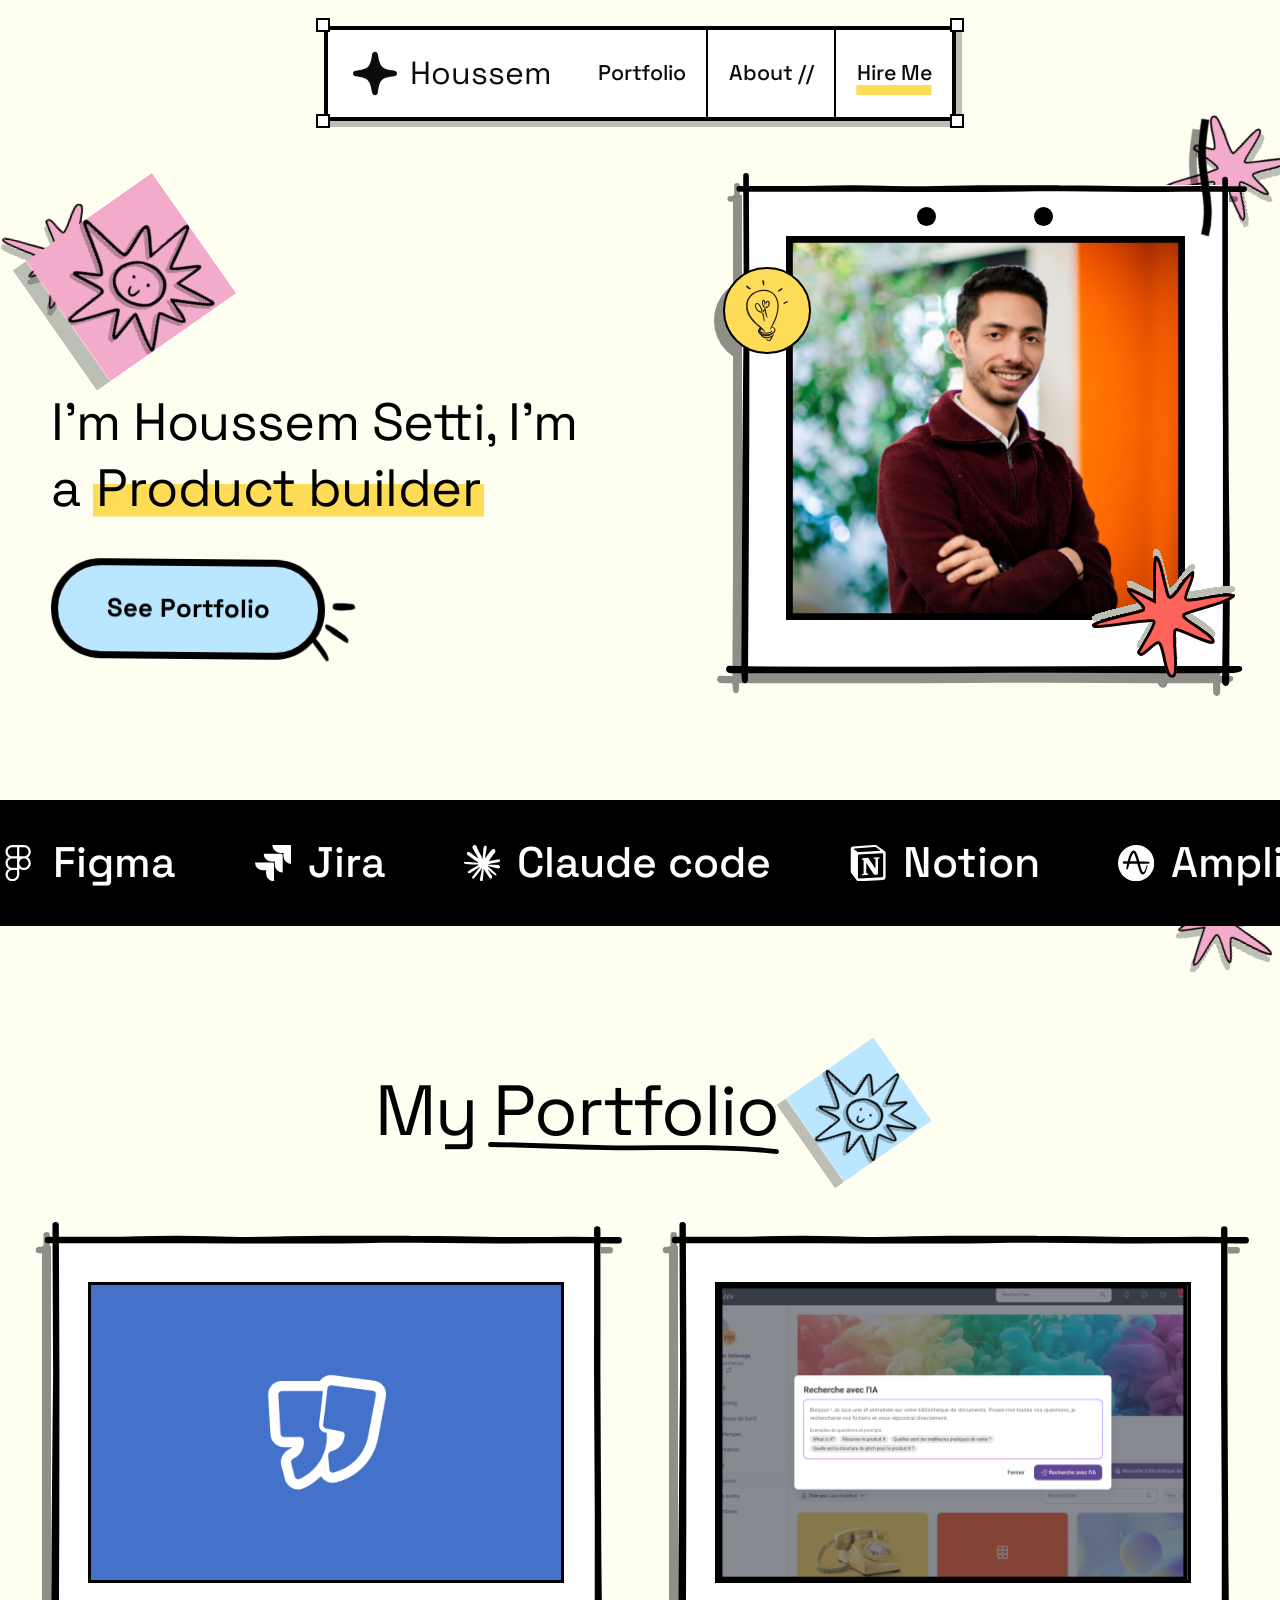
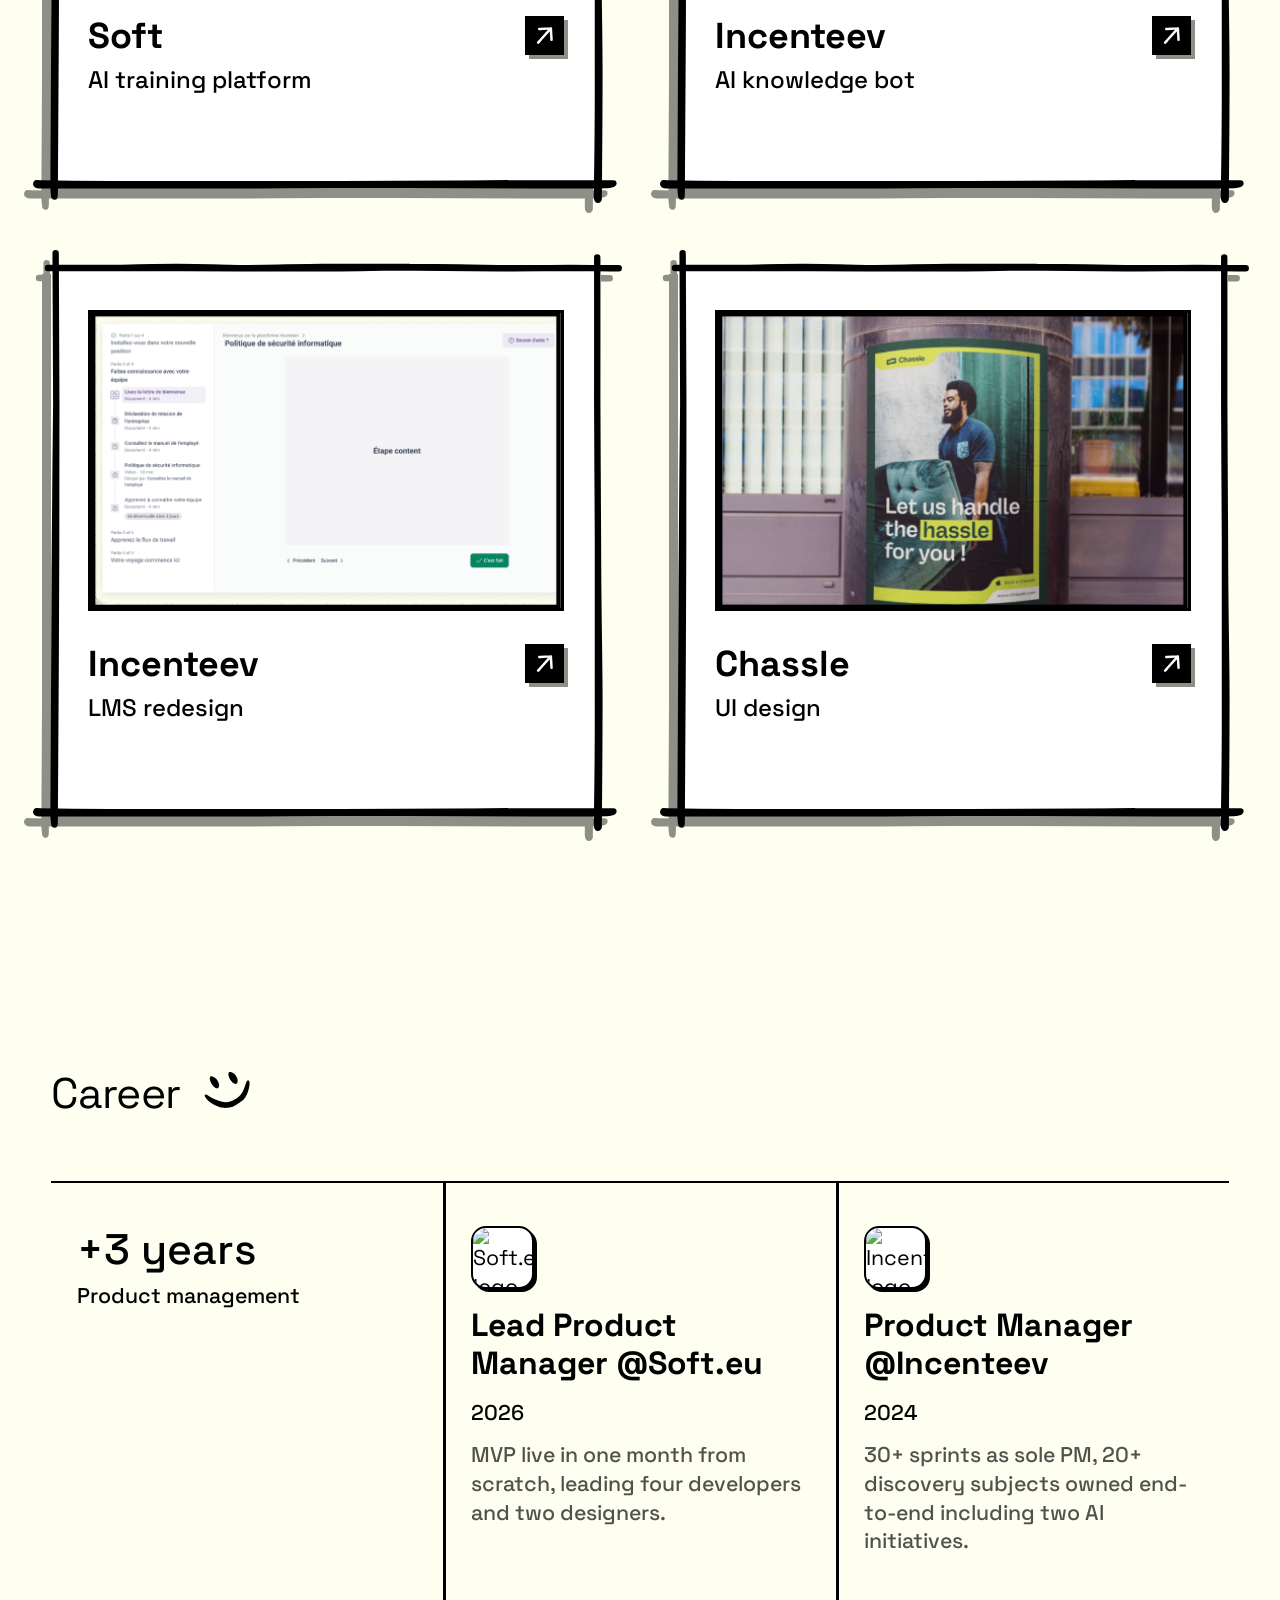
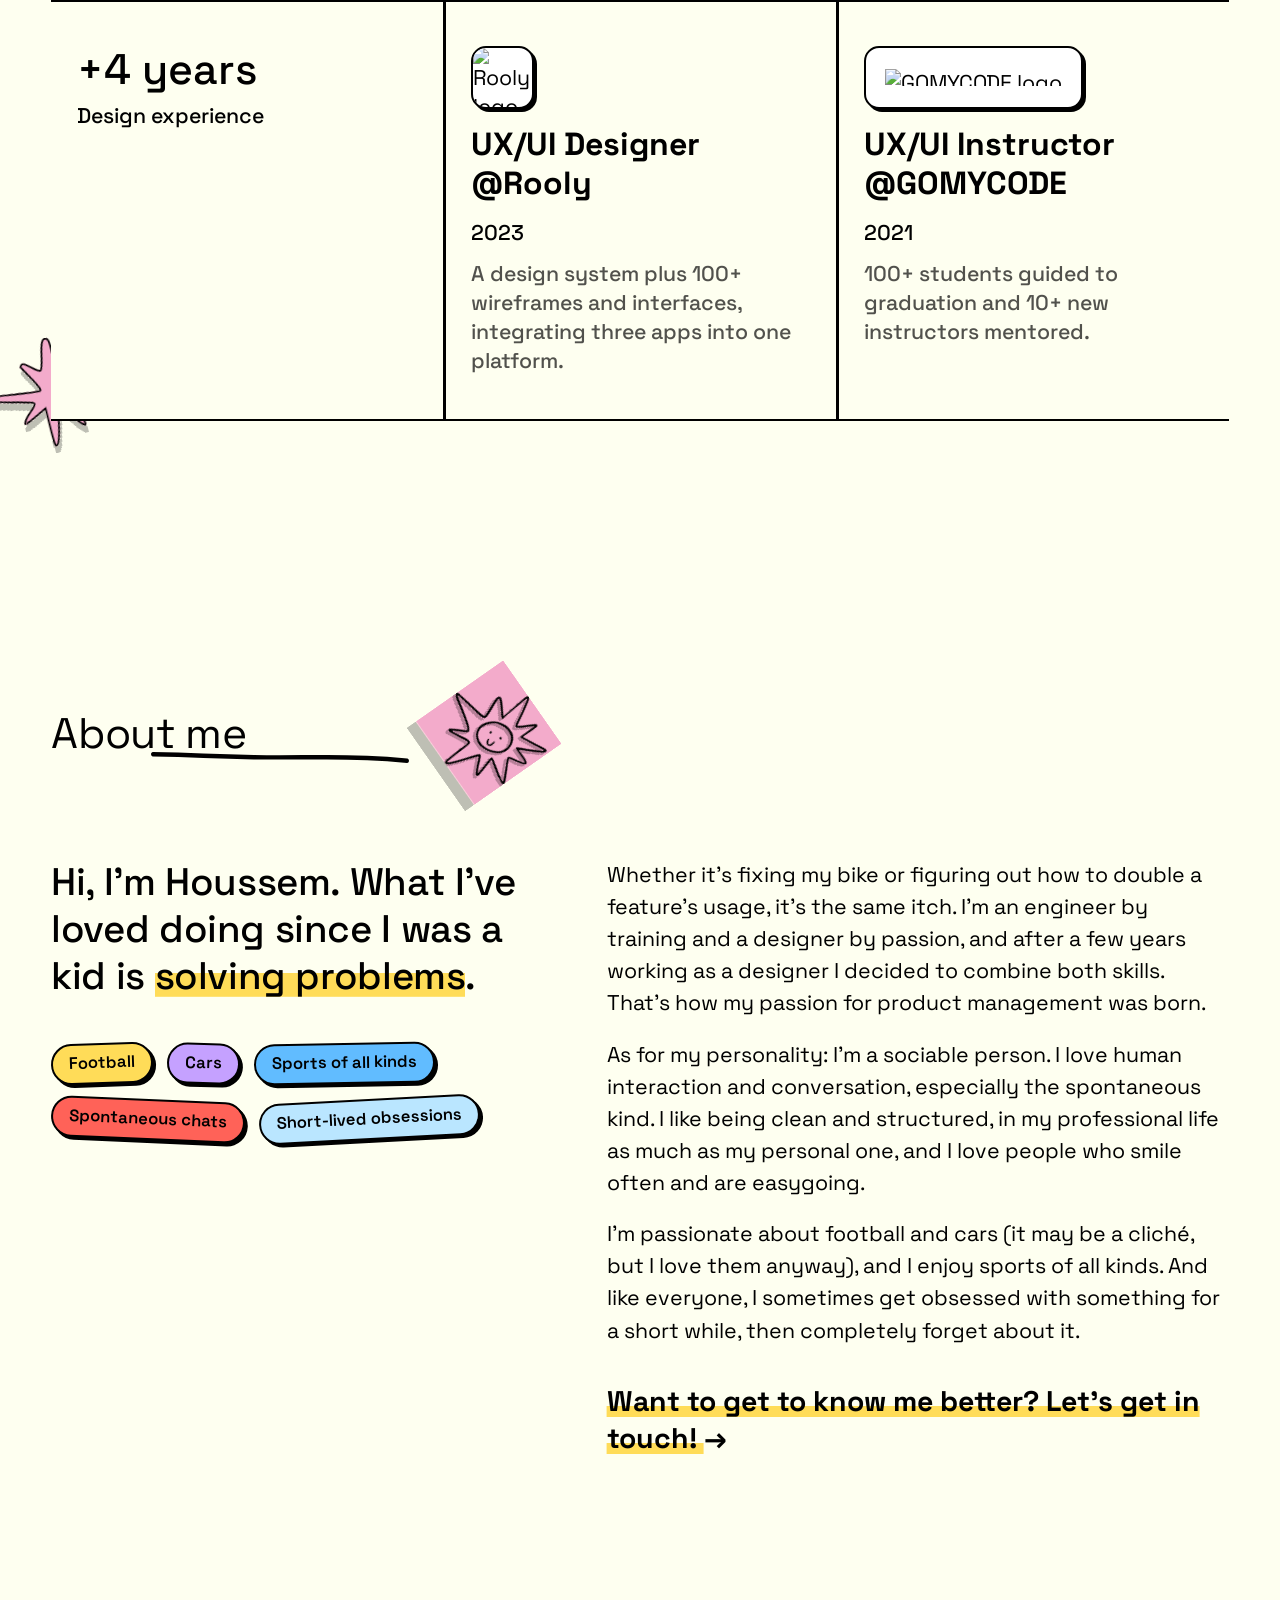
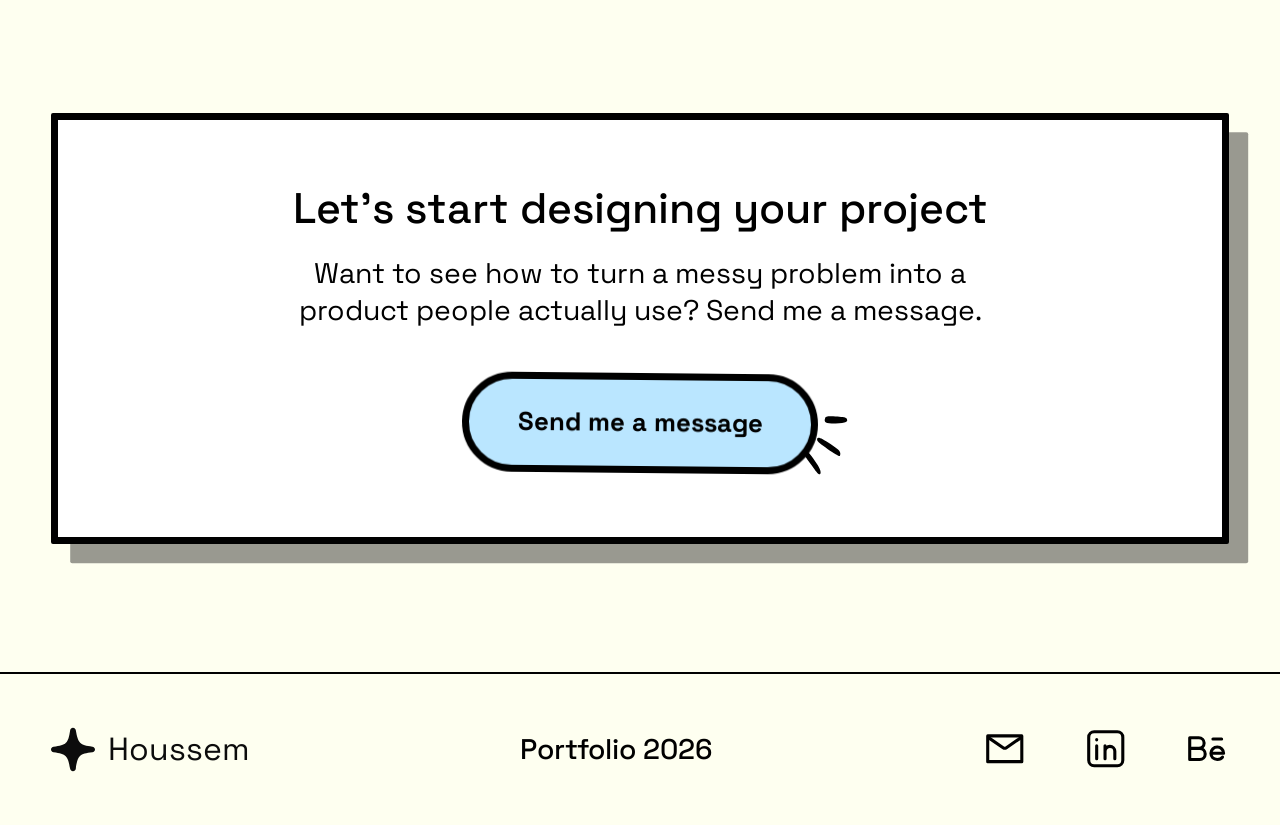
==== commit fb695f49: "Add About section, sticky nav bar, project peeks and logos - About me section between Career and Con" ====
--- a/index.html
+++ b/index.html
@@ -28,7 +28,7 @@
         <span class="nav__corner nav__corner--bl" aria-hidden="true"></span>
         <span class="nav__corner nav__corner--br" aria-hidden="true"></span>
 
-        <a class="nav__brand" href="#about">
+        <a class="nav__brand" href="#top">
           <img src="assets/svg/logo-sparkle.svg" alt="" width="49" height="49" />
           Houssem
         </a>
@@ -38,8 +38,8 @@
         </button>
 
         <ul class="nav__list">
+          <li><a class="nav__link" href="#work"><span>Portfolio</span></a></li>
           <li><a class="nav__link" href="#about"><span>About //</span></a></li>
-          <li><a class="nav__link" href="#work"><span>Portfolio</span></a></li>
           <li><a class="nav__link" href="#contact"><span>Hire Me</span></a></li>
           <span class="nav__marker" aria-hidden="true"></span>
         </ul>
@@ -48,12 +48,12 @@
 
     <main id="main">
 
-      <section class="section hero shell" id="about">
+      <section class="section hero shell" id="top">
         <img class="deco deco--a" src="assets/svg/flower-pink.svg" alt="" aria-hidden="true" />
         <img class="deco deco--b" src="assets/svg/flower-pink.svg" alt="" aria-hidden="true" />
         <div class="hero__copy reveal">
           <img class="hero__sticker" src="assets/svg/sticker-sun-pink.svg" alt="" aria-hidden="true" />
-          <h1 class="hero__title">I’m Houssem Setti, I’m a <mark>Product manager</mark></h1>
+          <h1 class="hero__title">I’m Houssem Setti, I’m a <span class="flip" data-flip><span class="flip__cube"><span class="flip__face flip__face--front"><mark>Product manager</mark></span><span class="flip__face flip__face--bottom" aria-hidden="true"><mark>Product builder</mark></span></span></span></h1>
           <p class="cta-group">
             <a class="btn" href="#work">See Portfolio</a>
             <img class="cta-group__spark" src="assets/svg/scribble-button.svg" alt="" aria-hidden="true" />
@@ -82,7 +82,7 @@
       </section>
 
       <div class="band" aria-label="Tools I work with">
-        <div class="band__track"><div class="band__group"><span>Figma</span><span>Jira</span><span>Claude code</span><span>Notion</span><span>Amplitude</span></div><div class="band__group"><span>Figma</span><span>Jira</span><span>Claude code</span><span>Notion</span><span>Amplitude</span></div></div>
+        <div class="band__track"><div class="band__group"><span class="band__tool"><svg class="band__icon" viewBox="0 0 24 24" fill="currentColor" aria-hidden="true"><path d="M15.852 8.981h-4.588V0h4.588c2.476 0 4.49 2.014 4.49 4.49s-2.014 4.491-4.49 4.491zM12.735 7.51h3.117c1.665 0 3.019-1.355 3.019-3.019s-1.355-3.019-3.019-3.019h-3.117V7.51zm0 1.471H8.148c-2.476 0-4.49-2.014-4.49-4.49S5.672 0 8.148 0h4.588v8.981zm-4.587-7.51c-1.665 0-3.019 1.355-3.019 3.019s1.354 3.02 3.019 3.02h3.117V1.471H8.148zm4.587 15.019H8.148c-2.476 0-4.49-2.014-4.49-4.49s2.014-4.49 4.49-4.49h4.588v8.98zM8.148 8.981c-1.665 0-3.019 1.355-3.019 3.019s1.355 3.019 3.019 3.019h3.117V8.981H8.148zM8.172 24c-2.489 0-4.515-2.014-4.515-4.49s2.014-4.49 4.49-4.49h4.588v4.441c0 2.503-2.047 4.539-4.563 4.539zm-.024-7.51a3.023 3.023 0 0 0-3.019 3.019c0 1.665 1.365 3.019 3.044 3.019 1.705 0 3.093-1.376 3.093-3.068v-2.97H8.148zm7.704 0h-.098c-2.476 0-4.49-2.014-4.49-4.49s2.014-4.49 4.49-4.49h.098c2.476 0 4.49 2.014 4.49 4.49s-2.014 4.49-4.49 4.49zm-.097-7.509c-1.665 0-3.019 1.355-3.019 3.019s1.355 3.019 3.019 3.019h.098c1.665 0 3.019-1.355 3.019-3.019s-1.355-3.019-3.019-3.019h-.098z" /></svg>Figma</span><span class="band__tool"><svg class="band__icon" viewBox="0 0 24 24" fill="currentColor" aria-hidden="true"><path d="M11.571 11.513H0a5.218 5.218 0 0 0 5.232 5.215h2.13v2.057A5.215 5.215 0 0 0 12.575 24V12.518a1.005 1.005 0 0 0-1.005-1.005zm5.723-5.756H5.736a5.215 5.215 0 0 0 5.215 5.214h2.129v2.058a5.218 5.218 0 0 0 5.215 5.214V6.758a1.001 1.001 0 0 0-1.001-1.001zM23.013 0H11.455a5.215 5.215 0 0 0 5.215 5.215h2.129v2.057A5.215 5.215 0 0 0 24 12.483V1.005A1.001 1.001 0 0 0 23.013 0Z" /></svg>Jira</span><span class="band__tool"><svg class="band__icon" viewBox="0 0 24 24" fill="currentColor" aria-hidden="true"><path d="m4.7144 15.9555 4.7174-2.6471.079-.2307-.079-.1275h-.2307l-.7893-.0486-2.6956-.0729-2.3375-.0971-2.2646-.1214-.5707-.1215-.5343-.7042.0546-.3522.4797-.3218.686.0608 1.5179.1032 2.2767.1578 1.6514.0972 2.4468.255h.3886l.0546-.1579-.1336-.0971-.1032-.0972L6.973 9.8356l-2.55-1.6879-1.3356-.9714-.7225-.4918-.3643-.4614-.1578-1.0078.6557-.7225.8803.0607.2246.0607.8925.686 1.9064 1.4754 2.4893 1.8336.3643.3035.1457-.1032.0182-.0728-.164-.2733-1.3539-2.4467-1.445-2.4893-.6435-1.032-.17-.6194c-.0607-.255-.1032-.4674-.1032-.7285L6.287.1335 6.6997 0l.9957.1336.419.3642.6192 1.4147 1.0018 2.2282 1.5543 3.0296.4553.8985.2429.8318.091.255h.1579v-.1457l.1275-1.706.2368-2.0947.2307-2.6957.0789-.7589.3764-.9107.7468-.4918.5828.2793.4797.686-.0668.4433-.2853 1.8517-.5586 2.9021-.3643 1.9429h.2125l.2429-.2429.9835-1.3053 1.6514-2.0643.7286-.8196.85-.9046.5464-.4311h1.0321l.759 1.1293-.34 1.1657-1.0625 1.3478-.8804 1.1414-1.2628 1.7-.7893 1.36.0729.1093.1882-.0183 2.8535-.607 1.5421-.2794 1.8396-.3157.8318.3886.091.3946-.3278.8075-1.967.4857-2.3072.4614-3.4364.8136-.0425.0304.0486.0607 1.5482.1457.6618.0364h1.621l3.0175.2247.7892.522.4736.6376-.079.4857-1.2142.6193-1.6393-.3886-3.825-.9107-1.3113-.3279h-.1822v.1093l1.0929 1.0686 2.0035 1.8092 2.5075 2.3314.1275.5768-.3218.4554-.34-.0486-2.2039-1.6575-.85-.7468-1.9246-1.621h-.1275v.17l.4432.6496 2.3436 3.5214.1214 1.0807-.17.3521-.6071.2125-.6679-.1214-1.3721-1.9246L14.38 17.959l-1.1414-1.9428-.1397.079-.674 7.2552-.3156.3703-.7286.2793-.6071-.4614-.3218-.7468.3218-1.4753.3886-1.9246.3157-1.53.2853-1.9004.17-.6314-.0121-.0425-.1397.0182-1.4328 1.9672-2.1796 2.9446-1.7243 1.8456-.4128.164-.7164-.3704.0667-.6618.4008-.5889 2.386-3.0357 1.4389-1.882.929-1.0868-.0062-.1579h-.0546l-6.3385 4.1164-1.1293.1457-.4857-.4554.0608-.7467.2307-.2429 1.9064-1.3114Z" /></svg>Claude code</span><span class="band__tool"><svg class="band__icon" viewBox="0 0 24 24" fill="currentColor" aria-hidden="true"><path d="M4.459 4.208c.746.606 1.026.56 2.428.466l13.215-.793c.28 0 .047-.28-.046-.326L17.86 1.968c-.42-.326-.981-.7-2.055-.607L3.01 2.295c-.466.046-.56.28-.374.466zm.793 3.08v13.904c0 .747.373 1.027 1.214.98l14.523-.84c.841-.046.935-.56.935-1.167V6.354c0-.606-.233-.933-.748-.887l-15.177.887c-.56.047-.747.327-.747.933zm14.337.745c.093.42 0 .84-.42.888l-.7.14v10.264c-.608.327-1.168.514-1.635.514-.748 0-.935-.234-1.495-.933l-4.577-7.186v6.952L12.21 19s0 .84-1.168.84l-3.222.186c-.093-.186 0-.653.327-.746l.84-.233V9.854L7.822 9.76c-.094-.42.14-1.026.793-1.073l3.456-.233 4.764 7.279v-6.44l-1.215-.139c-.093-.514.28-.887.747-.933zM1.936 1.035l13.31-.98c1.634-.14 2.055-.047 3.082.7l4.249 2.986c.7.513.934.653.934 1.213v16.378c0 1.026-.373 1.634-1.68 1.726l-15.458.934c-.98.047-1.448-.093-1.962-.747l-3.129-4.06c-.56-.747-.793-1.306-.793-1.96V2.667c0-.839.374-1.54 1.447-1.632z" /></svg>Notion</span><span class="band__tool"><svg class="band__icon" viewBox="0 0 256 256" fill="currentColor" aria-hidden="true"><path d="M128 0c70.683 0 128 57.317 128 128s-57.317 128-128 128S0 198.734 0 128S57.317 0 128 0m-16.912 39.12c-15.782.051-30.073 25.445-42.359 75.412c-8.687-.103-16.655-.257-24.109-.36h-1.13c-.926-.052-1.851 0-2.777.103c-4.215.77-7.248 4.472-7.248 8.739c0 4.37 3.239 8.122 7.557 8.79l.102.103H64.72a578 578 0 0 0-5.706 29.404l-.72 4.164v.205a5.84 5.84 0 0 0 2.724 4.935c2.725 1.748 6.375.926 8.123-1.799l.154.154l11.566-37.063h55.724c4.266 16.141 8.687 32.745 14.548 48.373c3.135 8.379 10.435 27.913 22.67 28.016h.154c18.917 0 26.32-30.587 31.203-50.84c1.08-4.37 1.953-8.123 2.827-10.899l.36-1.13l.052-.167c.4-1.445-.416-2.988-1.851-3.483c-1.491-.514-3.187.257-3.701 1.799l-.412 1.13c-1.593 4.473-3.084 8.637-4.42 12.39l-.103.308c-8.225 23.184-11.926 33.774-19.277 33.774h-.463c-9.407 0-18.198-38.143-21.54-52.486c-.565-2.467-1.079-4.78-1.593-6.785h60.659c1.08 0 2.159-.257 3.136-.771l.047-.039a2 2 0 0 1 .21-.115l.308-.206l.154-.103c.155-.103.309-.206.463-.36l.227-.188c1.114-.969 1.903-2.321 2.24-3.719c.772-3.65-1.644-7.248-5.294-7.967h-.309c-.36-.052-.668-.103-1.028-.103l-.925-.103c-21.436-1.542-43.49-2.16-64.206-2.57l-.051-.155c-10.024-37.783-22.62-76.388-39.582-76.388m-.669 17.015c.874 0 1.697.514 2.416 1.44c1.748 2.775 4.832 8.995 9.408 22.772c3.135 9.459 6.528 21.23 10.126 34.904c-13.673-.205-27.45-.36-40.816-.514l-6.785-.051c7.66-29.918 16.964-52.588 23.8-57.934c.566-.36 1.183-.617 1.851-.617" /></svg>Amplitude</span></div><div class="band__group"><span class="band__tool"><svg class="band__icon" viewBox="0 0 24 24" fill="currentColor" aria-hidden="true"><path d="M15.852 8.981h-4.588V0h4.588c2.476 0 4.49 2.014 4.49 4.49s-2.014 4.491-4.49 4.491zM12.735 7.51h3.117c1.665 0 3.019-1.355 3.019-3.019s-1.355-3.019-3.019-3.019h-3.117V7.51zm0 1.471H8.148c-2.476 0-4.49-2.014-4.49-4.49S5.672 0 8.148 0h4.588v8.981zm-4.587-7.51c-1.665 0-3.019 1.355-3.019 3.019s1.354 3.02 3.019 3.02h3.117V1.471H8.148zm4.587 15.019H8.148c-2.476 0-4.49-2.014-4.49-4.49s2.014-4.49 4.49-4.49h4.588v8.98zM8.148 8.981c-1.665 0-3.019 1.355-3.019 3.019s1.355 3.019 3.019 3.019h3.117V8.981H8.148zM8.172 24c-2.489 0-4.515-2.014-4.515-4.49s2.014-4.49 4.49-4.49h4.588v4.441c0 2.503-2.047 4.539-4.563 4.539zm-.024-7.51a3.023 3.023 0 0 0-3.019 3.019c0 1.665 1.365 3.019 3.044 3.019 1.705 0 3.093-1.376 3.093-3.068v-2.97H8.148zm7.704 0h-.098c-2.476 0-4.49-2.014-4.49-4.49s2.014-4.49 4.49-4.49h.098c2.476 0 4.49 2.014 4.49 4.49s-2.014 4.49-4.49 4.49zm-.097-7.509c-1.665 0-3.019 1.355-3.019 3.019s1.355 3.019 3.019 3.019h.098c1.665 0 3.019-1.355 3.019-3.019s-1.355-3.019-3.019-3.019h-.098z" /></svg>Figma</span><span class="band__tool"><svg class="band__icon" viewBox="0 0 24 24" fill="currentColor" aria-hidden="true"><path d="M11.571 11.513H0a5.218 5.218 0 0 0 5.232 5.215h2.13v2.057A5.215 5.215 0 0 0 12.575 24V12.518a1.005 1.005 0 0 0-1.005-1.005zm5.723-5.756H5.736a5.215 5.215 0 0 0 5.215 5.214h2.129v2.058a5.218 5.218 0 0 0 5.215 5.214V6.758a1.001 1.001 0 0 0-1.001-1.001zM23.013 0H11.455a5.215 5.215 0 0 0 5.215 5.215h2.129v2.057A5.215 5.215 0 0 0 24 12.483V1.005A1.001 1.001 0 0 0 23.013 0Z" /></svg>Jira</span><span class="band__tool"><svg class="band__icon" viewBox="0 0 24 24" fill="currentColor" aria-hidden="true"><path d="m4.7144 15.9555 4.7174-2.6471.079-.2307-.079-.1275h-.2307l-.7893-.0486-2.6956-.0729-2.3375-.0971-2.2646-.1214-.5707-.1215-.5343-.7042.0546-.3522.4797-.3218.686.0608 1.5179.1032 2.2767.1578 1.6514.0972 2.4468.255h.3886l.0546-.1579-.1336-.0971-.1032-.0972L6.973 9.8356l-2.55-1.6879-1.3356-.9714-.7225-.4918-.3643-.4614-.1578-1.0078.6557-.7225.8803.0607.2246.0607.8925.686 1.9064 1.4754 2.4893 1.8336.3643.3035.1457-.1032.0182-.0728-.164-.2733-1.3539-2.4467-1.445-2.4893-.6435-1.032-.17-.6194c-.0607-.255-.1032-.4674-.1032-.7285L6.287.1335 6.6997 0l.9957.1336.419.3642.6192 1.4147 1.0018 2.2282 1.5543 3.0296.4553.8985.2429.8318.091.255h.1579v-.1457l.1275-1.706.2368-2.0947.2307-2.6957.0789-.7589.3764-.9107.7468-.4918.5828.2793.4797.686-.0668.4433-.2853 1.8517-.5586 2.9021-.3643 1.9429h.2125l.2429-.2429.9835-1.3053 1.6514-2.0643.7286-.8196.85-.9046.5464-.4311h1.0321l.759 1.1293-.34 1.1657-1.0625 1.3478-.8804 1.1414-1.2628 1.7-.7893 1.36.0729.1093.1882-.0183 2.8535-.607 1.5421-.2794 1.8396-.3157.8318.3886.091.3946-.3278.8075-1.967.4857-2.3072.4614-3.4364.8136-.0425.0304.0486.0607 1.5482.1457.6618.0364h1.621l3.0175.2247.7892.522.4736.6376-.079.4857-1.2142.6193-1.6393-.3886-3.825-.9107-1.3113-.3279h-.1822v.1093l1.0929 1.0686 2.0035 1.8092 2.5075 2.3314.1275.5768-.3218.4554-.34-.0486-2.2039-1.6575-.85-.7468-1.9246-1.621h-.1275v.17l.4432.6496 2.3436 3.5214.1214 1.0807-.17.3521-.6071.2125-.6679-.1214-1.3721-1.9246L14.38 17.959l-1.1414-1.9428-.1397.079-.674 7.2552-.3156.3703-.7286.2793-.6071-.4614-.3218-.7468.3218-1.4753.3886-1.9246.3157-1.53.2853-1.9004.17-.6314-.0121-.0425-.1397.0182-1.4328 1.9672-2.1796 2.9446-1.7243 1.8456-.4128.164-.7164-.3704.0667-.6618.4008-.5889 2.386-3.0357 1.4389-1.882.929-1.0868-.0062-.1579h-.0546l-6.3385 4.1164-1.1293.1457-.4857-.4554.0608-.7467.2307-.2429 1.9064-1.3114Z" /></svg>Claude code</span><span class="band__tool"><svg class="band__icon" viewBox="0 0 24 24" fill="currentColor" aria-hidden="true"><path d="M4.459 4.208c.746.606 1.026.56 2.428.466l13.215-.793c.28 0 .047-.28-.046-.326L17.86 1.968c-.42-.326-.981-.7-2.055-.607L3.01 2.295c-.466.046-.56.28-.374.466zm.793 3.08v13.904c0 .747.373 1.027 1.214.98l14.523-.84c.841-.046.935-.56.935-1.167V6.354c0-.606-.233-.933-.748-.887l-15.177.887c-.56.047-.747.327-.747.933zm14.337.745c.093.42 0 .84-.42.888l-.7.14v10.264c-.608.327-1.168.514-1.635.514-.748 0-.935-.234-1.495-.933l-4.577-7.186v6.952L12.21 19s0 .84-1.168.84l-3.222.186c-.093-.186 0-.653.327-.746l.84-.233V9.854L7.822 9.76c-.094-.42.14-1.026.793-1.073l3.456-.233 4.764 7.279v-6.44l-1.215-.139c-.093-.514.28-.887.747-.933zM1.936 1.035l13.31-.98c1.634-.14 2.055-.047 3.082.7l4.249 2.986c.7.513.934.653.934 1.213v16.378c0 1.026-.373 1.634-1.68 1.726l-15.458.934c-.98.047-1.448-.093-1.962-.747l-3.129-4.06c-.56-.747-.793-1.306-.793-1.96V2.667c0-.839.374-1.54 1.447-1.632z" /></svg>Notion</span><span class="band__tool"><svg class="band__icon" viewBox="0 0 256 256" fill="currentColor" aria-hidden="true"><path d="M128 0c70.683 0 128 57.317 128 128s-57.317 128-128 128S0 198.734 0 128S57.317 0 128 0m-16.912 39.12c-15.782.051-30.073 25.445-42.359 75.412c-8.687-.103-16.655-.257-24.109-.36h-1.13c-.926-.052-1.851 0-2.777.103c-4.215.77-7.248 4.472-7.248 8.739c0 4.37 3.239 8.122 7.557 8.79l.102.103H64.72a578 578 0 0 0-5.706 29.404l-.72 4.164v.205a5.84 5.84 0 0 0 2.724 4.935c2.725 1.748 6.375.926 8.123-1.799l.154.154l11.566-37.063h55.724c4.266 16.141 8.687 32.745 14.548 48.373c3.135 8.379 10.435 27.913 22.67 28.016h.154c18.917 0 26.32-30.587 31.203-50.84c1.08-4.37 1.953-8.123 2.827-10.899l.36-1.13l.052-.167c.4-1.445-.416-2.988-1.851-3.483c-1.491-.514-3.187.257-3.701 1.799l-.412 1.13c-1.593 4.473-3.084 8.637-4.42 12.39l-.103.308c-8.225 23.184-11.926 33.774-19.277 33.774h-.463c-9.407 0-18.198-38.143-21.54-52.486c-.565-2.467-1.079-4.78-1.593-6.785h60.659c1.08 0 2.159-.257 3.136-.771l.047-.039a2 2 0 0 1 .21-.115l.308-.206l.154-.103c.155-.103.309-.206.463-.36l.227-.188c1.114-.969 1.903-2.321 2.24-3.719c.772-3.65-1.644-7.248-5.294-7.967h-.309c-.36-.052-.668-.103-1.028-.103l-.925-.103c-21.436-1.542-43.49-2.16-64.206-2.57l-.051-.155c-10.024-37.783-22.62-76.388-39.582-76.388m-.669 17.015c.874 0 1.697.514 2.416 1.44c1.748 2.775 4.832 8.995 9.408 22.772c3.135 9.459 6.528 21.23 10.126 34.904c-13.673-.205-27.45-.36-40.816-.514l-6.785-.051c7.66-29.918 16.964-52.588 23.8-57.934c.566-.36 1.183-.617 1.851-.617" /></svg>Amplitude</span></div></div>
       </div>
 
       <section class="section shell" id="work">
@@ -96,9 +96,16 @@
         </div>
 
         <div class="work__grid">
-          <a class="card reveal" href="work/soft-ai-training-platform.html">
+        <div class="card-wrap reveal">
+          <a class="card" href="work/soft-ai-training-platform.html">
             <span class="card__media">
               <img src="assets/img/work-soft-ai-training-platform.png" alt="Soft — AI training platform" loading="lazy" width="464" height="293" />
+              <span class="peek" id="peek-soft-ai-training-platform">
+                <span class="peek__eyebrow">Sneak peek</span>
+                <span class="peek__row"><b>Problem</b>Sales teams rarely get a safe place to practise before a real call.</span>
+                <span class="peek__row"><b>Solution</b>An AI training platform with realistic avatars and real-time coaching.</span>
+                <span class="peek__row"><b>Outcome</b>Live MVP in one month, a team of six led, 3x faster specs with Claude.</span>
+              </span>
             </span>
             <span class="card__foot">
               <span class="card__text">
@@ -111,9 +118,20 @@
             </span>
             <img class="sketch" src="assets/svg/frame-border.svg" alt="" aria-hidden="true" />
           </a>
-          <a class="card reveal" href="work/incenteev-ai-knowledge-bot.html">
+          <button class="peek-toggle" type="button" aria-expanded="false" aria-controls="peek-soft-ai-training-platform">
+            <span class="peek-toggle__open">Quick look</span><span class="peek-toggle__close">Close</span>
+          </button>
+        </div>
+        <div class="card-wrap reveal">
+          <a class="card" href="work/incenteev-ai-knowledge-bot.html">
             <span class="card__media">
               <img src="assets/img/work-incenteev-ai-knowledge-bot.png" alt="Incenteev — AI knowledge bot" loading="lazy" width="464" height="293" />
+              <span class="peek" id="peek-incenteev-ai-knowledge-bot">
+                <span class="peek__eyebrow">Sneak peek</span>
+                <span class="peek__row"><b>Problem</b>Knowledge bases held the answers, but nobody could find them.</span>
+                <span class="peek__row"><b>Solution</b>A chat assistant that answers from company docs and cites its sources.</span>
+                <span class="peek__row"><b>Outcome</b>A flagship AI launch, and the pattern reused for later AI features.</span>
+              </span>
             </span>
             <span class="card__foot">
               <span class="card__text">
@@ -126,9 +144,20 @@
             </span>
             <img class="sketch" src="assets/svg/frame-border.svg" alt="" aria-hidden="true" />
           </a>
-          <a class="card reveal" href="work/incenteev-lms-feature.html">
+          <button class="peek-toggle" type="button" aria-expanded="false" aria-controls="peek-incenteev-ai-knowledge-bot">
+            <span class="peek-toggle__open">Quick look</span><span class="peek-toggle__close">Close</span>
+          </button>
+        </div>
+        <div class="card-wrap reveal">
+          <a class="card" href="work/incenteev-lms-feature.html">
             <span class="card__media">
               <img src="assets/img/work-incenteev-lms-feature.png" alt="Incenteev — LMS redesign" loading="lazy" width="464" height="293" />
+              <span class="peek" id="peek-incenteev-lms-feature">
+                <span class="peek__eyebrow">Sneak peek</span>
+                <span class="peek__row"><b>Problem</b>Programs hadn’t changed since launch and no longer matched the product.</span>
+                <span class="peek__row"><b>Solution</b>A UI/UX redesign on the new design system, with zero backend changes.</span>
+                <span class="peek__row"><b>Outcome</b>Discovery to final UI in one month, as a PM and designer duo.</span>
+              </span>
             </span>
             <span class="card__foot">
               <span class="card__text">
@@ -141,9 +170,20 @@
             </span>
             <img class="sketch" src="assets/svg/frame-border.svg" alt="" aria-hidden="true" />
           </a>
-          <a class="card reveal" href="work/chassle-ui-design.html">
+          <button class="peek-toggle" type="button" aria-expanded="false" aria-controls="peek-incenteev-lms-feature">
+            <span class="peek-toggle__open">Quick look</span><span class="peek-toggle__close">Close</span>
+          </button>
+        </div>
+        <div class="card-wrap reveal">
+          <a class="card" href="work/chassle-ui-design.html">
             <span class="card__media">
               <img src="assets/img/work-chassle-ui-design.png" alt="Chassle — UI design" loading="lazy" width="464" height="293" />
+              <span class="peek" id="peek-chassle-ui-design">
+                <span class="peek__eyebrow">Sneak peek</span>
+                <span class="peek__row"><b>Problem</b>Handing off everyday jobs, from furniture to moving house, is a hassle.</span>
+                <span class="peek__row"><b>Solution</b>The interfaces and visual language for a TaskRabbit-style marketplace.</span>
+                <span class="peek__row"><b>Outcome</b>Screens and branding, with the full case study on Behance.</span>
+              </span>
             </span>
             <span class="card__foot">
               <span class="card__text">
@@ -156,6 +196,10 @@
             </span>
             <img class="sketch" src="assets/svg/frame-border.svg" alt="" aria-hidden="true" />
           </a>
+          <button class="peek-toggle" type="button" aria-expanded="false" aria-controls="peek-chassle-ui-design">
+            <span class="peek-toggle__open">Quick look</span><span class="peek-toggle__close">Close</span>
+          </button>
+        </div>
         </div>
       </section>
 
@@ -180,37 +224,67 @@
 
           <div class="career__roles">
             <article class="cell">
-              <span class="role__badge role__badge--yellow" aria-hidden="true">
-                <img src="assets/svg/icon-star.svg" alt="" />
+              <span class="role__logo">
+                <img src="assets/img/logos/soft.png" alt="Soft.eu logo" loading="lazy" />
               </span>
               <h3 class="role__title">Lead Product Manager @Soft.eu</h3>
               <p class="role__meta">2026</p>
               <p class="role__note">MVP live in one month from scratch, leading four developers and two designers.</p>
             </article>
             <article class="cell">
-              <span class="role__badge role__badge--purple" aria-hidden="true">
-                <img src="assets/svg/icon-hash.svg" alt="" />
+              <span class="role__logo">
+                <img src="assets/img/logos/incenteev.png" alt="Incenteev logo" loading="lazy" />
               </span>
               <h3 class="role__title">Product Manager @Incenteev</h3>
               <p class="role__meta">2024</p>
               <p class="role__note">30+ sprints as sole PM, 20+ discovery subjects owned end-to-end including two AI initiatives.</p>
             </article>
             <article class="cell">
-              <span class="role__badge role__badge--red" aria-hidden="true">
-                <img src="assets/svg/icon-heart.svg" alt="" />
+              <span class="role__logo">
+                <img src="assets/img/logos/rooly.png" alt="Rooly logo" loading="lazy" />
               </span>
               <h3 class="role__title">UX/UI Designer @Rooly</h3>
               <p class="role__meta">2023</p>
               <p class="role__note">A design system plus 100+ wireframes and interfaces, integrating three apps into one platform.</p>
             </article>
             <article class="cell">
-              <span class="role__badge role__badge--sky" aria-hidden="true">
-                <img src="assets/svg/icon-burst.svg" alt="" />
+              <span class="role__logo role__logo--wordmark">
+                <img src="assets/img/logos/gomycode.png" alt="GOMYCODE logo" loading="lazy" />
               </span>
               <h3 class="role__title">UX/UI Instructor @GOMYCODE</h3>
               <p class="role__meta">2021</p>
               <p class="role__note">100+ students guided to graduation and 10+ new instructors mentored.</p>
             </article>
+          </div>
+        </div>
+      </section>
+
+      <section class="section shell about" id="about">
+        <div class="head reveal">
+          <h2 class="head__title head__title--sm">
+            About me
+            <img class="head__underline" src="assets/svg/underline.svg" alt="" aria-hidden="true" />
+          </h2>
+          <img class="head__sticker" src="assets/svg/sticker-sun-pink.svg" alt="" aria-hidden="true" />
+        </div>
+
+        <div class="about__grid">
+          <div class="about__intro reveal">
+            <p class="about__lead">Hi, I’m Houssem. What I’ve loved doing since I was a kid is <mark>solving problems</mark>.</p>
+            <ul class="about__tags" aria-label="Things I love">
+              <li class="about__tag">Football</li>
+              <li class="about__tag">Cars</li>
+              <li class="about__tag">Sports of all kinds</li>
+              <li class="about__tag">Spontaneous chats</li>
+              <li class="about__tag">Short-lived obsessions</li>
+            </ul>
+          </div>
+
+          <div class="about__body reveal">
+            <p>Whether it’s fixing my bike or figuring out how to double a feature’s usage, it’s the same itch. I’m an engineer by training and a designer by passion, and after a few years working as a designer I decided to combine both skills. That’s how my passion for product management was born.</p>
+            <p>As for my personality: I’m a sociable person. I love human interaction and conversation, especially the spontaneous kind. I like being clean and structured, in my professional life as much as my personal one, and I love people who smile often and are easygoing.</p>
+            <p>I’m passionate about football and cars (it may be a cliché, but I love them anyway), and I enjoy sports of all kinds. And like everyone, I sometimes get obsessed with something for a short while, then completely forget about it.</p>
+            <p class="about__cta"><a href="#contact">Want to get to know me better? Let’s get in touch! <span aria-hidden="true">→</span></a></p>
           </div>
         </div>
       </section>
@@ -229,7 +303,7 @@
 
     <footer class="footer">
       <div class="shell footer__row">
-        <a class="nav__brand" href="#about" style="padding:0">
+        <a class="nav__brand" href="#top" style="padding:0">
           <img src="assets/svg/logo-sparkle.svg" alt="" width="49" height="49" />
           Houssem
         </a>
--- a/assets/styles.css
+++ b/assets/styles.css
@@ -189,26 +189,50 @@
 
 /* --- Nav ------------------------------------------------------------------ */
 
+/* Floats as a boxed bar at the top of the page. Once the page scrolls, main.js
+   adds `.is-stuck` and the box grows into a thinner, full-width bar pinned to
+   the top edge. main.js also locks the wrapper's height to its resting size,
+   so the bar slimming down never shifts the content underneath. */
 .nav-wrap {
   position: sticky;
-  top: clamp(0.75rem, 2vw, 1.75rem);
+  top: 0;
   z-index: 50;
   display: flex;
+  align-items: flex-start;
   justify-content: center;
   padding-inline: var(--gutter);
   padding-top: clamp(0.75rem, 2vw, 1.75rem);
   pointer-events: none;
-}
+  transition: padding var(--dur-slow) var(--ease-ios);
+}
+.nav-wrap.is-stuck { padding: 0; }
+.nav-wrap.is-measuring,
+.nav-wrap.is-measuring * { transition: none !important; }
 
 .nav {
+  --nav-py: clamp(0.7rem, 1.5vw, 1.375rem);
   position: relative;
+  flex: 0 1 auto;
   display: flex;
   align-items: stretch;
+  /* No effect while the box hugs its content; as it grows, the brand and the
+     links part to either end. */
+  justify-content: space-between;
   background: var(--card);
   border: var(--bw) solid var(--ink);
   box-shadow: 6px 6px 0 var(--shadow-soft);
   pointer-events: auto;
-  transition: box-shadow var(--dur) var(--ease-ios), transform var(--dur) var(--ease-ios);
+  transition:
+    flex-grow var(--dur-slow) var(--ease-ios),
+    border-width var(--dur-slow) var(--ease-ios),
+    box-shadow var(--dur) var(--ease-ios),
+    transform var(--dur) var(--ease-ios);
+}
+.is-stuck .nav {
+  --nav-py: clamp(0.45rem, 0.8vw, 0.75rem);
+  flex-grow: 1;
+  border-width: 0 0 var(--bw);
+  box-shadow: 0 4px 0 var(--shadow-soft);
 }
 
 /* The four little outlined squares pinned to the nav corners. */
@@ -218,7 +242,9 @@
   height: 14px;
   background: var(--card);
   border: var(--bw-hair) solid var(--ink);
-}
+  transition: opacity var(--dur) var(--ease-ios), transform var(--dur) var(--ease-ios);
+}
+.is-stuck .nav__corner { opacity: 0; transform: scale(0.4); }
 .nav__corner--tl { left: calc(var(--bw) * -1 - 7px); top: calc(var(--bw) * -1 - 7px); }
 .nav__corner--tr { right: calc(var(--bw) * -1 - 7px); top: calc(var(--bw) * -1 - 7px); }
 .nav__corner--bl { left: calc(var(--bw) * -1 - 7px); bottom: calc(var(--bw) * -1 - 7px); }
@@ -228,16 +254,21 @@
   display: flex;
   align-items: center;
   gap: clamp(0.5rem, 1vw, 0.9375rem);
-  padding: clamp(0.7rem, 1.5vw, 1.375rem) clamp(1rem, 2vw, 1.75rem);
+  padding: var(--nav-py, clamp(0.7rem, 1.5vw, 1.375rem)) clamp(1rem, 2vw, 1.75rem);
   font-size: var(--t-brand);
   color: var(--ink-soft);
   text-decoration: none;
-  transition: transform var(--dur) var(--ease-spring);
+  transition:
+    transform var(--dur) var(--ease-spring),
+    padding var(--dur-slow) var(--ease-ios);
 }
 .nav__brand img {
   width: clamp(1.5rem, 3.4vw, 3.0625rem);
-  transition: transform var(--dur-slow) var(--ease-spring);
-}
+  transition:
+    transform var(--dur-slow) var(--ease-spring),
+    width var(--dur-slow) var(--ease-ios);
+}
+.is-stuck .nav__brand img { width: clamp(1.25rem, 2.4vw, 2.25rem); }
 @media (hover: hover) {
   .nav__brand:hover img { transform: rotate(90deg) scale(1.1); }
 }
@@ -257,13 +288,15 @@
   position: relative;
   display: flex;
   align-items: center;
-  padding: clamp(0.7rem, 1.5vw, 1.375rem) clamp(0.8rem, 1.6vw, 1.5rem);
+  padding: var(--nav-py) clamp(0.8rem, 1.6vw, 1.5rem);
   font-size: var(--t-nav);
   font-weight: 500;
   color: var(--ink-soft);
   text-decoration: none;
   white-space: nowrap;
-  transition: transform var(--dur) var(--ease-spring);
+  transition:
+    transform var(--dur) var(--ease-spring),
+    padding var(--dur-slow) var(--ease-ios);
 }
 .nav__link span { position: relative; z-index: 1; }
 .nav__link.is-pressed { transform: scale(0.92); }
@@ -273,7 +306,7 @@
 .nav__marker {
   position: absolute;
   left: 0;
-  bottom: clamp(0.9rem, 2vw, 1.55rem);
+  bottom: calc(var(--nav-py) + 0.2rem);
   height: 10px;
   background: var(--yellow);
   transform: translateX(var(--marker-x, 0)) scaleX(var(--marker-sx, 0));
@@ -282,6 +315,7 @@
   opacity: 0;
   transition:
     transform var(--dur-slow) var(--ease-ios),
+    bottom var(--dur-slow) var(--ease-ios),
     opacity var(--dur) var(--ease-ios);
   pointer-events: none;
 }
@@ -290,10 +324,12 @@
 .nav__toggle {
   display: none;
   align-items: center;
-  padding: clamp(0.7rem, 1.5vw, 1.375rem) clamp(0.9rem, 2vw, 1.25rem);
+  padding: var(--nav-py) clamp(0.9rem, 2vw, 1.25rem);
   border-left: var(--bw-hair) solid var(--ink);
   cursor: pointer;
-  transition: transform var(--dur) var(--ease-spring);
+  transition:
+    transform var(--dur) var(--ease-spring),
+    padding var(--dur-slow) var(--ease-ios);
 }
 .nav__toggle.is-pressed { transform: scale(0.9); }
 .nav__toggle span {
@@ -337,6 +373,7 @@
     visibility: visible;
     transition-delay: 0s;
   }
+  .is-stuck .nav__list { top: 100%; left: 0; right: 0; border-inline-width: 0; }
   .nav__list li + li { border-left: 0; border-top: var(--bw-hair) solid var(--ink); }
   .nav__brand + .nav__list { border-left: 0; }
   .nav__link { justify-content: flex-start; padding: 1rem 1.25rem; }
@@ -378,6 +415,34 @@
   box-decoration-break: clone;
   -webkit-box-decoration-break: clone;
 }
+
+/* The role cube-flips from "Product manager" to "Product builder": two faces
+   on a box as deep as one line, the second on its underside. Turning the box
+   90° rolls the new phrase up into view. Both faces share one grid cell, so
+   the box is as wide as the longer phrase and nothing reflows mid-turn. */
+.flip {
+  --half: 0.63em; /* half the hero line-height */
+  display: inline-grid;
+  perspective: 700px;
+}
+.flip__cube {
+  display: grid;
+  transform-style: preserve-3d;
+  transform: translateZ(calc(var(--half) * -1));
+  transition: transform 900ms var(--ease-spring);
+}
+.flip.is-flipped .flip__cube {
+  transform: translateZ(calc(var(--half) * -1)) rotateX(90deg);
+}
+.flip__face {
+  grid-area: 1 / 1;
+  display: block;
+  white-space: nowrap;
+  backface-visibility: hidden;
+  -webkit-backface-visibility: hidden;
+}
+.flip__face--front { transform: translateZ(var(--half)); }
+.flip__face--bottom { transform: rotateX(-90deg) translateZ(var(--half)); }
 
 /* --- Hero: the framed photo ---------------------------------------------- */
 
@@ -482,6 +547,18 @@
   font-size: var(--t-h3);
   font-weight: 500;
   white-space: nowrap;
+}
+
+/* Each tool's mark, drawn in currentColor so the band stays black and white. */
+.band__tool {
+  display: inline-flex;
+  align-items: center;
+  gap: 0.4em;
+}
+.band__icon {
+  flex: none;
+  width: 0.85em;
+  height: 0.85em;
 }
 
 @keyframes drift {
@@ -650,6 +727,88 @@
   rotate: -3deg;
 }
 
+/* --- Project sneak peek --------------------------------------------------- */
+
+.card-wrap { position: relative; }
+
+/* Sits inside the image frame and slides up over the screenshot on hover or
+   keyboard focus. Sized in cqi so it tracks the card, like the card text. */
+.peek {
+  position: absolute;
+  inset: 0;
+  z-index: 1;
+  display: flex;
+  flex-direction: column;
+  justify-content: center;
+  align-items: flex-start;
+  gap: 2cqi;
+  padding: 4cqi 5cqi;
+  background: var(--yellow);
+  color: var(--ink);
+  transform: translateY(101%);
+  transition: transform var(--dur-slow) var(--ease-ios);
+}
+
+.peek__eyebrow {
+  padding: 0.3em 0.65em;
+  background: var(--ink);
+  color: var(--yellow);
+  font-size: clamp(0.625rem, 2.4cqi, 0.875rem);
+  font-weight: 700;
+  letter-spacing: 0.06em;
+  text-transform: uppercase;
+  rotate: -2deg;
+}
+
+.peek__row {
+  display: block;
+  font-size: clamp(0.75rem, 3.1cqi, 1.125rem);
+  font-weight: 500;
+  line-height: 1.3;
+}
+.peek__row b {
+  margin-right: 0.45em;
+  font-size: 0.78em;
+  font-weight: 700;
+  letter-spacing: 0.05em;
+  text-transform: uppercase;
+}
+
+@media (hover: hover) {
+  .card:hover .peek { transform: none; }
+}
+.card:focus-visible .peek,
+.card-wrap.is-peeking .peek { transform: none; }
+
+/* Touch screens have no hover, so they get a button in the image corner. */
+.peek-toggle {
+  position: absolute;
+  top: calc(8.4% + 0.6rem);
+  right: calc(6.84% + 0.6rem);
+  z-index: 3;
+  display: none;
+  padding: 0.4em 0.85em;
+  background: var(--card);
+  border: var(--bw-hair) solid var(--ink);
+  border-radius: 99px;
+  box-shadow: 3px 3px 0 var(--ink);
+  font-size: 0.8125rem;
+  font-weight: 700;
+  cursor: pointer;
+  transition:
+    transform var(--dur) var(--ease-spring),
+    background-color var(--dur-fast) var(--ease-ios);
+}
+.peek-toggle.is-pressed { transform: scale(0.9); }
+.peek-toggle__close { display: none; }
+.is-peeking .peek-toggle { background: var(--ink); color: var(--yellow); }
+.is-peeking .peek-toggle__open { display: none; }
+.is-peeking .peek-toggle__close { display: inline; }
+
+@media (hover: none) {
+  .peek-toggle { display: inline-flex; }
+}
+
 @media (max-width: 760px) {
   .work__grid { grid-template-columns: minmax(0, 1fr); }
 }
@@ -693,23 +852,38 @@
   font-weight: 500;
 }
 
-.role__badge {
-  display: grid;
-  place-items: center;
-  width: clamp(3rem, 4.9vw, 4.375rem);
-  aspect-ratio: 1;
+/* Company marks. Square app icons fill a rounded tile; a wordmark gets a
+   wide white tile of the same height. */
+.role__logo {
+  --tile: clamp(3rem, 4.9vw, 4.375rem);
+  display: block;
+  width: var(--tile);
+  height: var(--tile);
+  overflow: hidden;
+  background: var(--card);
   border: var(--bw-hair) solid var(--ink);
-  border-radius: 50%;
+  border-radius: calc(var(--tile) * 0.24);
+  box-shadow: 3px 3px 0 var(--ink);
   margin-bottom: clamp(0.85rem, 1.3vw, 1.1875rem);
   transition: transform var(--dur-slow) var(--ease-spring);
 }
-.role__badge img { width: 58%; }
-.cell:hover .role__badge { transform: rotate(-12deg) scale(1.08); }
-
-.role__badge--yellow { background: var(--yellow); }
-.role__badge--purple { background: var(--purple); }
-.role__badge--red { background: var(--red); }
-.role__badge--sky { background: var(--sky); }
+.role__logo img {
+  width: 100%;
+  height: 100%;
+  object-fit: cover;
+}
+.role__logo--wordmark {
+  display: flex;
+  align-items: center;
+  width: fit-content;
+  padding-inline: calc(var(--tile) * 0.3);
+}
+.role__logo--wordmark img {
+  width: auto;
+  height: 28%;
+  object-fit: contain;
+}
+.cell:hover .role__logo { transform: rotate(-8deg) scale(1.06); }
 
 .role__title {
   font-size: var(--t-title);
@@ -731,6 +905,85 @@
 @media (max-width: 860px) {
   .career__grid { grid-template-columns: minmax(0, 1fr); }
   .career__roles { grid-template-columns: minmax(0, 1fr); }
+}
+
+/* --- About ---------------------------------------------------------------- */
+
+.about__grid {
+  display: grid;
+  grid-template-columns: minmax(0, 1fr) minmax(0, 1.3fr);
+  gap: clamp(2rem, 6vw, 5.5rem);
+  align-items: start;
+}
+
+.about__lead {
+  font-size: clamp(1.5rem, 3vw, 2.625rem);
+  font-weight: 500;
+  line-height: 1.22;
+  letter-spacing: -0.01em;
+}
+.about__lead mark {
+  background: linear-gradient(var(--yellow), var(--yellow)) 0 88% / 100% 0.62em no-repeat;
+  color: inherit;
+  box-decoration-break: clone;
+  -webkit-box-decoration-break: clone;
+}
+
+/* The interests, as a loose pile of stickers. */
+.about__tags {
+  display: flex;
+  flex-wrap: wrap;
+  gap: clamp(0.6rem, 1.2vw, 0.9rem);
+  margin-top: clamp(1.5rem, 3.4vw, 2.75rem);
+}
+.about__tag {
+  --tag-bg: var(--yellow);
+  --tag-tilt: -2deg;
+  padding: 0.45em 0.95em;
+  background: var(--tag-bg);
+  border: var(--bw-hair) solid var(--ink);
+  border-radius: 99px;
+  box-shadow: 3px 3px 0 var(--ink);
+  font-size: clamp(0.875rem, 1.3vw, 1.125rem);
+  font-weight: 600;
+  rotate: var(--tag-tilt);
+  transition: transform var(--dur) var(--ease-spring);
+}
+.about__tag:nth-child(5n + 2) { --tag-bg: var(--purple); --tag-tilt: 1.5deg; }
+.about__tag:nth-child(5n + 3) { --tag-bg: var(--sky); --tag-tilt: -1deg; }
+.about__tag:nth-child(5n + 4) { --tag-bg: var(--red); --tag-tilt: 2.5deg; }
+.about__tag:nth-child(5n + 5) { --tag-bg: var(--blue); --tag-tilt: -3deg; }
+@media (hover: hover) {
+  .about__tag:hover { transform: translateY(-3px) rotate(4deg); }
+}
+
+.about__body p {
+  max-width: 60ch;
+  line-height: 1.5;
+}
+.about__body p + p { margin-top: 0.9em; }
+
+.about__body .about__cta { margin-top: clamp(1.5rem, 3vw, 2.25rem); }
+.about__cta a {
+  font-size: var(--t-lead);
+  font-weight: 700;
+  line-height: 1.3;
+  text-decoration: underline;
+  text-decoration-color: var(--yellow);
+  text-decoration-thickness: 0.4em;
+  text-underline-offset: -0.18em;
+  text-decoration-skip-ink: none;
+}
+.about__cta a span {
+  display: inline-block;
+  transition: transform var(--dur) var(--ease-spring);
+}
+@media (hover: hover) {
+  .about__cta a:hover span { transform: translateX(6px); }
+}
+
+@media (max-width: 860px) {
+  .about__grid { grid-template-columns: minmax(0, 1fr); }
 }
 
 /* --- Contact -------------------------------------------------------------- */
